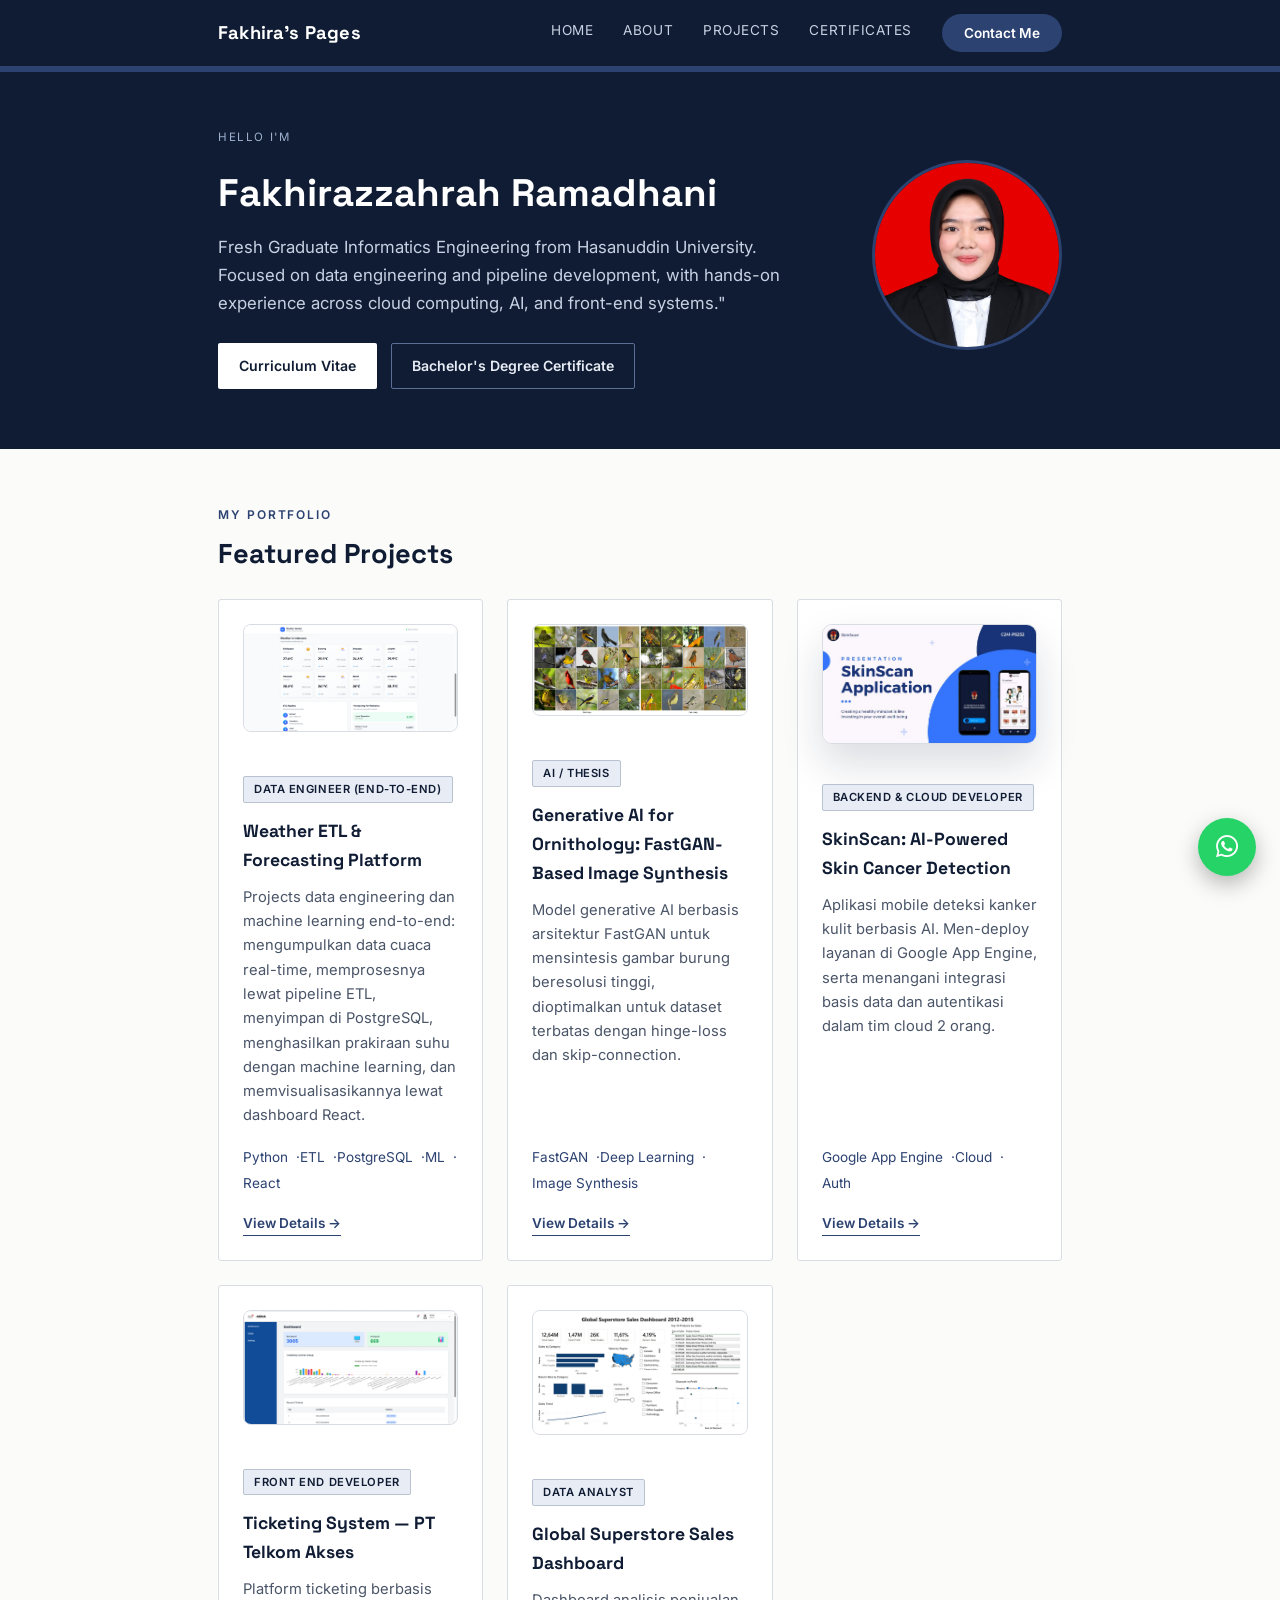
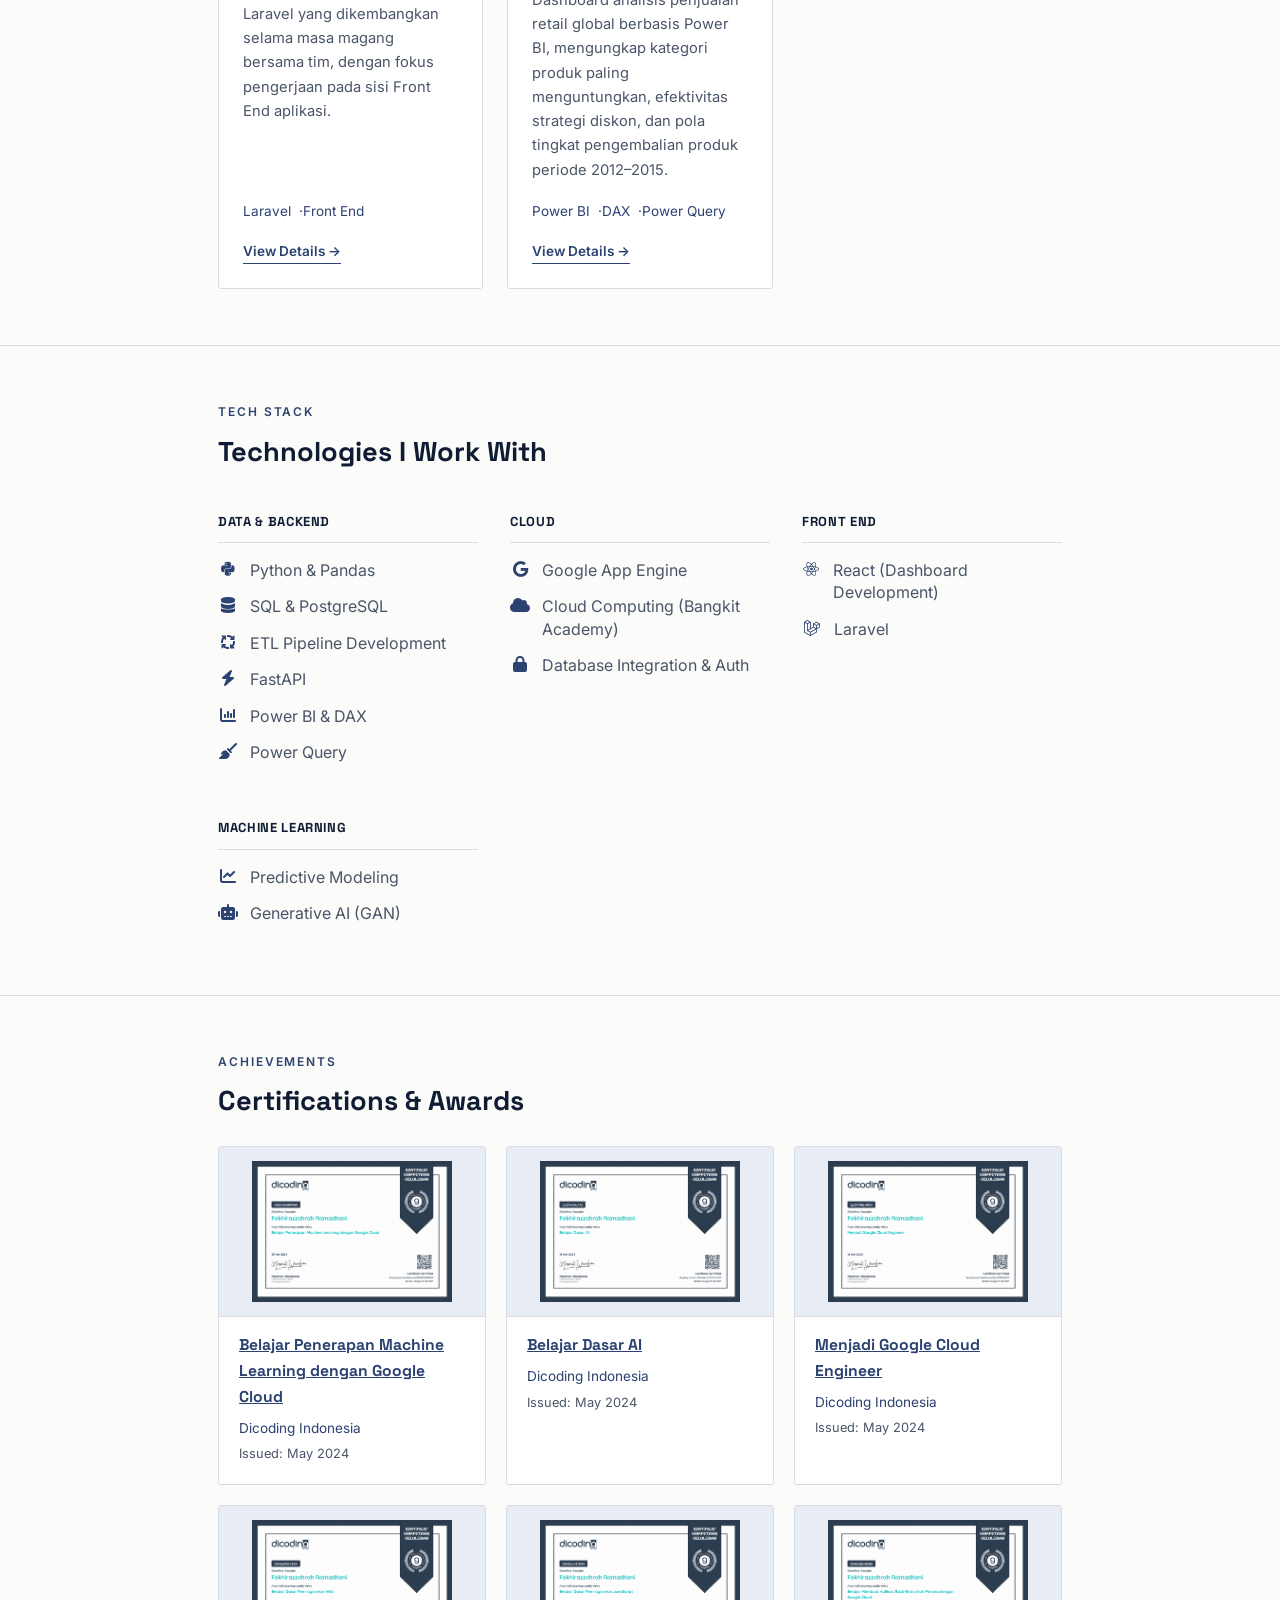
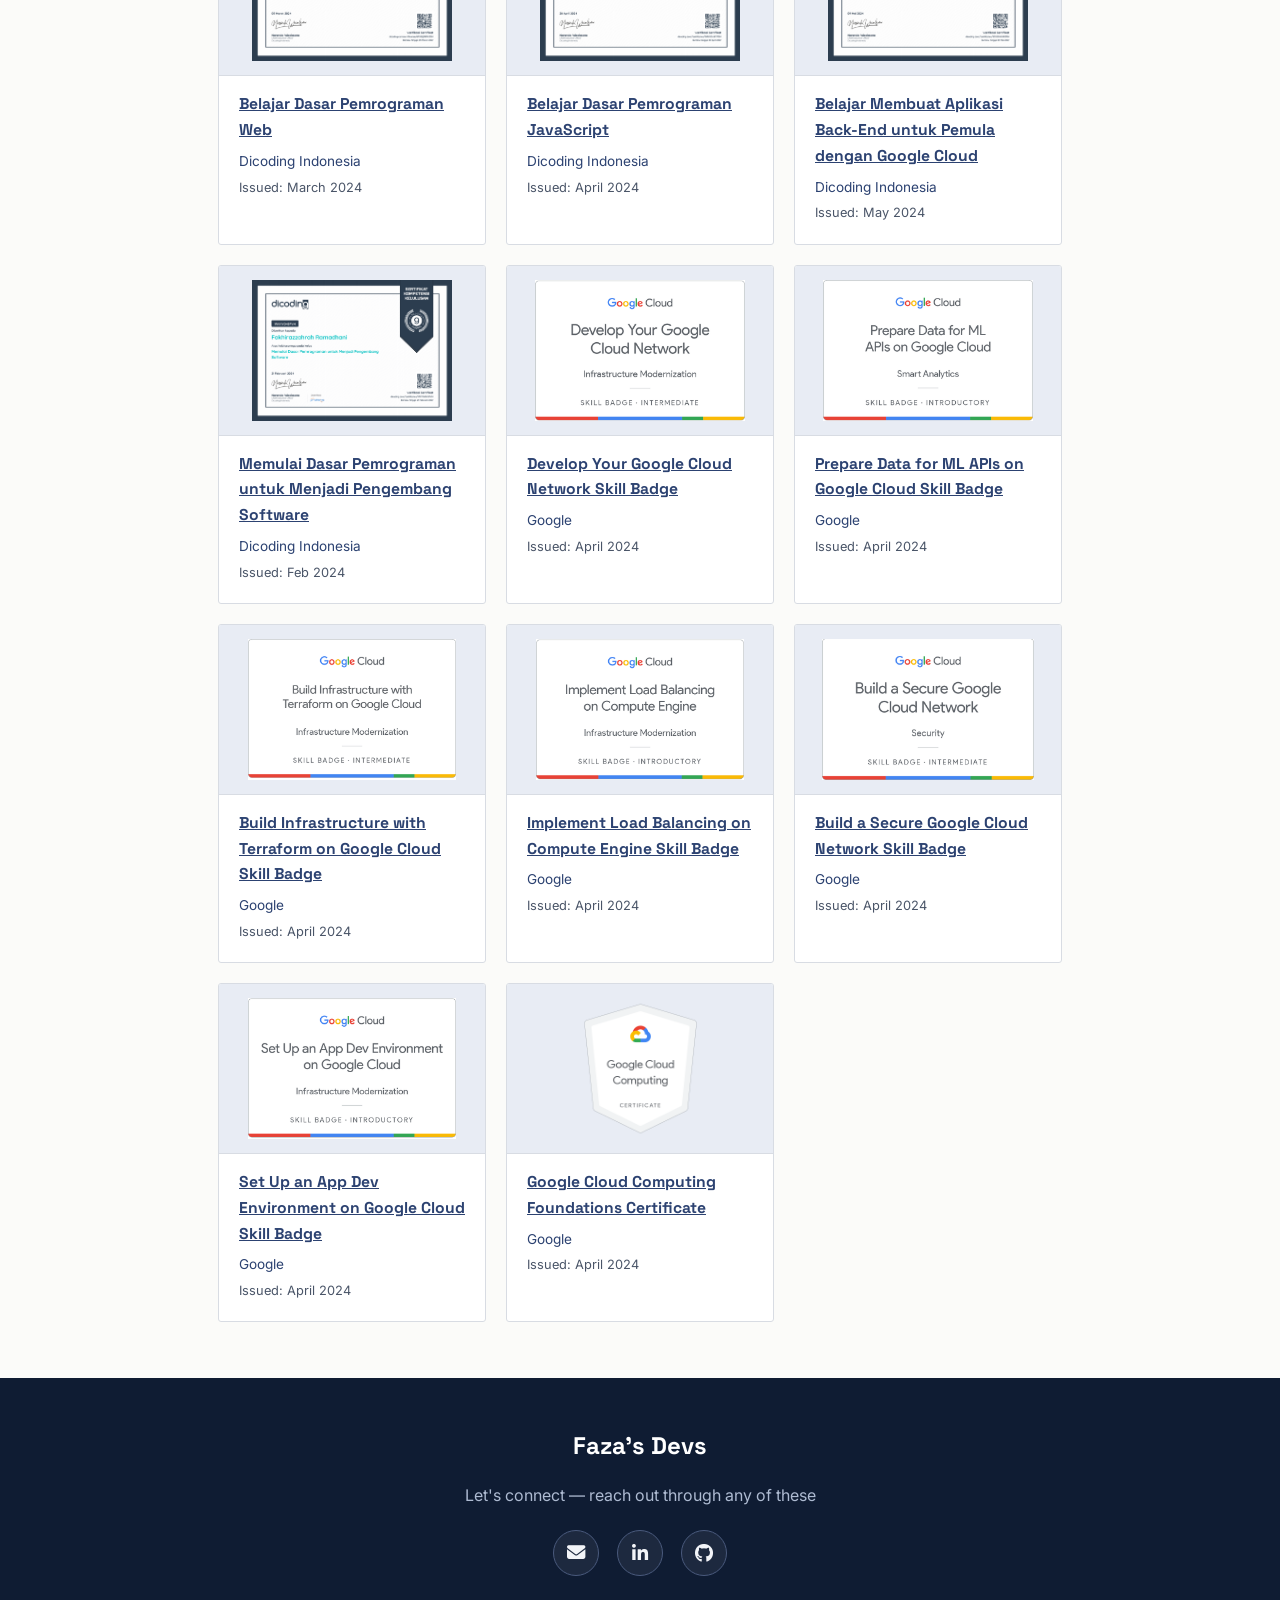
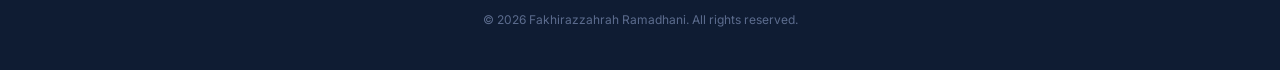
==== index.html @ 699049ac "Add Global Superstore project page, card, and skill update" ====
<!DOCTYPE html>
<html lang="id">
<head>
<meta charset="UTF-8">
<meta name="viewport" content="width=device-width, initial-scale=1.0">
<title>Fakhirazzahrah Ramadhani — Portfolio</title>
<link rel="preconnect" href="https://fonts.googleapis.com">
<link rel="preconnect" href="https://fonts.gstatic.com" crossorigin>
<link href="https://fonts.googleapis.com/css2?family=Space+Grotesk:wght@500;600;700&family=Inter:wght@400;500;600;700&display=swap" rel="stylesheet">
<link rel="stylesheet" href="style.css">
<link rel="stylesheet" href="https://cdnjs.cloudflare.com/ajax/libs/font-awesome/6.5.1/css/all.min.css">
</head>
<body>

<div class="topnav">
  <div class="container">
    <a class="brand" href="#home">Fakhira's Pages</a>
    <nav>
      <a href="#home">Home</a>
      <a href="#about">About</a>
      <a href="#projects">Projects</a>
      <a href="#certificates">Certificates</a>
      <a href="#contact" class="nav-cta">Contact Me</a>
    </nav>
  </div>
</div>

<header class="hero" id="home">
  <div class="container hero-flex">
    <div class="hero-text">
      <div class="eyebrow">HELLO I'M</div>
      <h1>Fakhirazzahrah Ramadhani</h1>
      <p class="role-line">Fresh Graduate Informatics Engineering from Hasanuddin University. Focused on data engineering and pipeline development, with hands-on experience across cloud computing, AI, and front-end systems."</p>
      <div class="hero-links">
        <a class="btn btn-solid" href="documentation/CV.pdf" download>Curriculum Vitae</a>
        <a class="btn btn-outline" href="documentation/ijazah.pdf" download>Bachelor's Degree Certificate</a>
      </div>
    </div>
    <div class="hero-photo">
      <img src="documentation/profile.jpeg" alt="Fakhirazzahrah Ramadhani Profile Photo">
    </div>
  </div>
</header>

<section id="projects">
  <div class="container reveal">
    <div class="section-label">MY Portfolio</div>
    <h2>Featured Projects</h2>

    <div class="project-grid">
      

      <div class="project-card">

      <div class="detail-block">
       <img class="detail-photo" src="documentation/page2Weather.png" alt="Dashboard Weather ETL & Forecasting Platform">
      </div>
        <span class="role-badge">Data Engineer (End-to-End)</span>
        <h3>Weather ETL &amp; Forecasting Platform</h3>
        <p>
          Projects data engineering dan machine learning end-to-end: mengumpulkan data cuaca real-time,
          memprosesnya lewat pipeline ETL, menyimpan di PostgreSQL, menghasilkan prakiraan suhu dengan
          machine learning, dan memvisualisasikannya lewat dashboard React.
        </p>
        <div class="stack">
          <span>Python</span>·<span>ETL</span>·<span>PostgreSQL</span>·<span>ML</span>·<span>React</span>
        </div>
        <a class="card-link" href="project-weather.html">View Details →</a>
      </div>

      <div class="project-card">

        <div class="detail-block">
      <img class="detail-photo" src="documentation/perbandingan terbaik fid.png" alt="Visualisasi hasil sintesis citra burung model FastGAN">
       </div>

        <span class="role-badge">AI / Thesis</span>
        <h3>Generative AI for Ornithology: FastGAN-Based Image Synthesis</h3>
        <p>
          Model generative AI berbasis arsitektur FastGAN untuk mensintesis gambar burung beresolusi
          tinggi, dioptimalkan untuk dataset terbatas dengan hinge-loss dan skip-connection.
        </p>
        <div class="stack">
          <span>FastGAN</span>·<span>Deep Learning</span>·<span>Image Synthesis</span>
        </div>
        <a class="card-link" href="project-fastgan.html">View Details →</a>
      </div>

      <div class="project-card">

        <div class="detail-hero-image">
      <img src="documentation/skinscan-banner.jpeg" alt="SkinScan Project Presentation">
        </div>
        <span class="role-badge">Backend &amp; Cloud Developer</span>
        <h3>SkinScan: AI-Powered Skin Cancer Detection</h3>
        <p>
          Aplikasi mobile deteksi kanker kulit berbasis AI. Men-deploy layanan di Google App Engine, serta
          menangani integrasi basis data dan autentikasi dalam tim cloud 2 orang.
        </p>
        <div class="stack">
          <span>Google App Engine</span>·<span>Cloud</span>·<span>Auth</span>
        </div>
        <a class="card-link" href="project-skinscan.html">View Details →</a>
      </div>

      <div class="project-card">
        <div class="detail-block">
          <img class="detail-photo" src="documentation/Arina_Dash_Admin.png" alt="Dashboard admin Ticketing System PT Telkom Akses">
        </div>
        <span class="role-badge">Front End Developer</span>
        <h3>Ticketing System — PT Telkom Akses</h3>
        <p>
          Platform ticketing berbasis Laravel yang dikembangkan selama masa magang bersama tim, dengan
          fokus pengerjaan pada sisi Front End aplikasi.
        </p>
        <div class="stack">
          <span>Laravel</span>·<span>Front End</span>
        </div>
        <a class="card-link" href="project-ticketing.html">View Details →</a>
      </div>

      <div class="project-card">
      <div class="detail-block">
        <img class="detail-photo" src="documentation\superstore-dashboard-HD.png" alt="Global Superstore Sales Dashboard di Power BI">
      </div>
      <span class="role-badge">Data Analyst</span>
      <h3>Global Superstore Sales Dashboard</h3>
      <p>
        Dashboard analisis penjualan retail global berbasis Power BI, mengungkap kategori produk paling
        menguntungkan, efektivitas strategi diskon, dan pola tingkat pengembalian produk periode 2012–2015.
      </p>
      <div class="stack">
        <span>Power BI</span>·<span>DAX</span>·<span>Power Query</span>
      </div>
      <a class="card-link" href="project-superstore.html">View Details →</a>
    </div>

    </div>
  </div>
</section>

<section id="about">
  <div class="container reveal">
    <div class="section-label">TECH STACK</div>
    <h2>Technologies I Work With</h2>

    <div class="skills-grid" style="margin-top:36px;">
      <div class="skill-category">
        <h3>Data &amp; Backend</h3>
        <ul class="skills-icon-list">
          <li><i class="fa-brands fa-python"></i> Python &amp; Pandas</li>
          <li><i class="fa-solid fa-database"></i> SQL &amp; PostgreSQL</li>
          <li><i class="fa-solid fa-arrows-spin"></i> ETL Pipeline Development</li>
          <li><i class="fa-solid fa-bolt"></i> FastAPI</li>
          <li><i class="fa-solid fa-chart-column"></i> Power BI &amp; DAX</li>
          <li><i class="fa-solid fa-broom"></i> Power Query</li>
        </ul>
      </div>
      <div class="skill-category">
        <h3>Cloud</h3>
        <ul class="skills-icon-list">
          <li><i class="fa-brands fa-google"></i> Google App Engine</li>
          <li><i class="fa-solid fa-cloud"></i> Cloud Computing (Bangkit Academy)</li>
          <li><i class="fa-solid fa-lock"></i> Database Integration &amp; Auth</li>
        </ul>
      </div>
      <div class="skill-category">
        <h3>Front End</h3>
        <ul class="skills-icon-list">
          <li><i class="fa-brands fa-react"></i> React (Dashboard Development)</li>
          <li><i class="fa-brands fa-laravel"></i> Laravel</li>
        </ul>
      </div>
      <div class="skill-category">
        <h3>Machine Learning</h3>
        <ul class="skills-icon-list">
          <li><i class="fa-solid fa-chart-line"></i> Predictive Modeling</li>
          <li><i class="fa-solid fa-robot"></i> Generative AI (GAN)</li>
        </ul>
      </div>
    </div>
  </div>
</section>

<section id="certificates">
  <div class="container reveal">
    <div class="section-label">Achievements</div>
    <h2>Certifications &amp; Awards</h2>

    <div class="cert-grid">

      <div class="cert-card">
        <img src="certificates/dicoding-ml-google-cloud.png" alt="Sertifikat Belajar Penerapan Machine Learning dengan Google Cloud">
        <div class="cert-body">
          <h3><a href="https://www.dicoding.com/certificates/N9ZOMO8RRPG5" target="_blank">Belajar Penerapan Machine Learning dengan Google Cloud</a></h3>
          <div class="cert-org">Dicoding Indonesia</div>
          <div class="cert-date">Issued: May 2024</div>
        </div>
      </div>

      <div class="cert-card">
        <img src="certificates/dicoding-dasar-ai.png" alt="Sertifikat Belajar Dasar AI">
        <div class="cert-body">
          <h3><a href="https://www.dicoding.com/certificates/JLX17WO1JX72" target="_blank">Belajar Dasar AI</a></h3>
          <div class="cert-org">Dicoding Indonesia</div>
          <div class="cert-date">Issued: May 2024</div>
        </div>
      </div>

      <div class="cert-card">
        <img src="certificates/dicoding-google-cloud-engineer.png" alt="Sertifikat Menjadi Google Cloud Engineer">
        <div class="cert-body">
          <h3><a href="https://www.dicoding.com/certificates/QLZ97RRLMP5D" target="_blank">Menjadi Google Cloud Engineer</a></h3>
          <div class="cert-org">Dicoding Indonesia</div>
          <div class="cert-date">Issued: May 2024</div>
        </div>
      </div>

      <div class="cert-card">
        <img src="certificates/dicoding-dasar-pemrograman-web.png" alt="Sertifikat Belajar Dasar Pemrograman Web">
        <div class="cert-body">
          <h3><a href="https://www.dicoding.com/certificates/GRX5QRR7KZ0M" target="_blank">Belajar Dasar Pemrograman Web</a></h3>
          <div class="cert-org">Dicoding Indonesia</div>
          <div class="cert-date">Issued: March 2024</div>
        </div>
      </div>

      <div class="cert-card">
        <img src="certificates/dicoding-dasar-pemrograman-javascript.png" alt="Sertifikat Belajar Dasar Pemrograman JavaScript">
        <div class="cert-body">
          <h3><a href="https://www.dicoding.com/certificates/GRX5OL4EYP0M" target="_blank">Belajar Dasar Pemrograman JavaScript</a></h3>
          <div class="cert-org">Dicoding Indonesia</div>
          <div class="cert-date">Issued: April 2024</div>
        </div>
      </div>

      <div class="cert-card">
        <img src="certificates/dicoding-backend-google-cloud.png" alt="Sertifikat Belajar Membuat Aplikasi Back-End untuk Pemula dengan Google Cloud">
        <div class="cert-body">
          <h3><a href="https://www.dicoding.com/certificates/53XEONE4RZRN" target="_blank">Belajar Membuat Aplikasi Back-End untuk Pemula dengan Google Cloud</a></h3>
          <div class="cert-org">Dicoding Indonesia</div>
          <div class="cert-date">Issued: May 2024</div>
        </div>
      </div>

      <div class="cert-card">
        <img src="certificates/dicoding-dasar-pemrograman-software.png" alt="Sertifikat Memulai Dasar Pemrograman untuk Menjadi Pengembang Software">
        <div class="cert-body">
          <h3><a href="https://www.dicoding.com/certificates/1RXY1VO43PVM" target="_blank">Memulai Dasar Pemrograman untuk Menjadi Pengembang Software</a></h3>
          <div class="cert-org">Dicoding Indonesia</div>
          <div class="cert-date">Issued: Feb 2024</div>
        </div>
      </div>

      <div class="cert-card">
        <img src="certificates/google-network-skill-badge.png" alt="Sertifikat Develop Your Google Cloud Network Skill Badge">
        <div class="cert-body">
          <h3><a href="https://www.credly.com/badges/4d8023ac-948b-4baf-9a79-beb0cff07dbd" target="_blank">Develop Your Google Cloud Network Skill Badge</a></h3>
          <div class="cert-org">Google</div>
          <div class="cert-date">Issued: April 2024</div>
        </div>
      </div>

      <div class="cert-card">
        <img src="certificates/google-prepare-data-ml-apis.png" alt="Sertifikat Prepare Data for ML APIs on Google Cloud Skill Badge">
        <div class="cert-body">
          <h3><a href="https://www.credly.com/badges/9755dcd1-adce-4348-beda-0f2ae89e83ae" target="_blank">Prepare Data for ML APIs on Google Cloud Skill Badge</a></h3>
          <div class="cert-org">Google</div>
          <div class="cert-date">Issued: April 2024</div>
        </div>
      </div>

      <div class="cert-card">
        <img src="certificates/google-terraform-skill-badge.png" alt="Sertifikat Build Infrastructure with Terraform on Google Cloud Skill Badge">
        <div class="cert-body">
          <h3><a href="https://www.credly.com/badges/707f5e62-0288-40de-a230-e58309cce42d" target="_blank">Build Infrastructure with Terraform on Google Cloud Skill Badge</a></h3>
          <div class="cert-org">Google</div>
          <div class="cert-date">Issued: April 2024</div>
        </div>
      </div>

      <div class="cert-card">
        <img src="certificates/google-load-balancing-skill-badge.png" alt="Sertifikat Implement Load Balancing on Compute Engine Skill Badge">
        <div class="cert-body">
          <h3><a href="https://www.credly.com/badges/8b32d4ef-40f2-4870-b6e3-5fbc802cc076" target="_blank">Implement Load Balancing on Compute Engine Skill Badge</a></h3>
          <div class="cert-org">Google</div>
          <div class="cert-date">Issued: April 2024</div>
        </div>
      </div>

      <div class="cert-card">
        <img src="certificates/google-secure-network-skill-badge.png" alt="Sertifikat Build a Secure Google Cloud Network Skill Badge">
        <div class="cert-body">
          <h3><a href="https://www.credly.com/badges/c6ae6c3e-9591-46be-86c6-b30e14b7d0eb" target="_blank">Build a Secure Google Cloud Network Skill Badge</a></h3>
          <div class="cert-org">Google</div>
          <div class="cert-date">Issued: April 2024</div>
        </div>
      </div>

      <div class="cert-card">
        <img src="certificates/google-appdev-environment-skill-badge.png" alt="Sertifikat Set up an App Dev Environment on Google Cloud Skill Badge">
        <div class="cert-body">
          <h3><a href="https://www.credly.com/badges/12dd2eb9-6d5b-4c8c-9635-d1cff499ed4c/linked_in_profile" target="_blank">Set Up an App Dev Environment on Google Cloud Skill Badge</a></h3>
          <div class="cert-org">Google</div>
          <div class="cert-date">Issued: April 2024</div>
        </div>
      </div>

      <div class="cert-card">
        <img src="certificates/google-cloud-foundations-certificate.png" alt="Sertifikat Google Cloud Computing Foundations Certificate">
        <div class="cert-body">
          <h3><a href="https://www.credly.com/badges/dadd257e-5b6f-445a-8b5c-8f8a26253f33/linked_in_profile" target="_blank">Google Cloud Computing Foundations Certificate</a></h3>
          <div class="cert-org">Google</div>
          <div class="cert-date">Issued: April 2024</div>
        </div>
      </div>

    </div>
  </div>
</section>

<footer id="contact">
  <div class="container">
    <h2>Faza's Devs</h2>
    <p>Let's connect — reach out through any of these</p>
    <div class="contact-links">
      <a href="mailto:fzzahrahh@gmail.com" title="Email" aria-label="Email"><i class="fa-solid fa-envelope"></i></a>
      <a href="https://www.linkedin.com/in/fakhirazzahrahramadhani" target="_blank" title="LinkedIn" aria-label="LinkedIn"><i class="fa-brands fa-linkedin-in"></i></a>
      <a href="https://github.com/Fakhirazzahrah-ramadhani" target="_blank" title="GitHub" aria-label="GitHub"><i class="fa-brands fa-github"></i></a>
    </div>
    <div class="fine">© 2026 Fakhirazzahrah Ramadhani. All rights reserved.</div>
  </div>
</footer>

<!-- Floating WhatsApp button -->
<a class="wa-float" href="https://wa.me/6282114922953" target="_blank" title="Chat via WhatsApp" aria-label="Chat via WhatsApp">
  <i class="fa-brands fa-whatsapp"></i>
</a>

<script>
  // Scroll-reveal: fade + slide up when section enters viewport
  const revealEls = document.querySelectorAll('.reveal');
  const observer = new IntersectionObserver((entries) => {
    entries.forEach(entry => {
      if (entry.isIntersecting) {
        entry.target.classList.add('is-visible');
        observer.unobserve(entry.target);
      }
    });
  }, { threshold: 0.15 });
  revealEls.forEach(el => observer.observe(el));
</script>

</body>
</html>
---- style.css ----
:root{
  --navy-deep:  #0f1c33;
  --navy:       #1b2d52;
  --navy-mid:   #2c4271;
  --navy-soft:  #e8ecf4;
  --paper:      #fbfbf9;
  --card:       #ffffff;
  --ink:        #1b2230;
  --ink-soft:   #4a5568;
  --line:       #d8dce3;
  --rule:       #b9c2d0;
  --wa-green:   #25D366;
}

*{ box-sizing:border-box; }
html{ scroll-behavior:smooth; }

body{
  margin:0;
  background:var(--paper);
  color:var(--ink);
  font-family:'Inter', sans-serif;
  font-size:16px;
  line-height:1.65;
  -webkit-font-smoothing:antialiased;
  -moz-osx-font-smoothing:grayscale;
  font-synthesis:none;
}

h1,h2,h3{
  font-family:'Space Grotesk', sans-serif;
  color:var(--navy-deep);
  margin:0;
  font-weight:700;
  text-rendering:optimizeLegibility;
}

a{ color:var(--navy-mid); }

.container{
  max-width:900px;
  margin:0 auto;
  padding:0 28px;
}

/* ---------- TOP NAV ---------- */
.topnav{
  background:var(--navy-deep);
  border-bottom:6px solid var(--navy-mid);
  position:sticky;
  top:0;
  z-index:50;
}
.topnav .container{
  display:flex;
  align-items:center;
  justify-content:space-between;
  padding-top:14px;
  padding-bottom:14px;
}
.brand{
  font-family:'Space Grotesk', sans-serif;
  color:#fff;
  font-size:1.15rem;
  font-weight:700;
  text-decoration:none;
  letter-spacing:.01em;
  line-height:1;
}
.topnav nav{
  display:flex;
  align-items:center;
  gap:30px;
  flex-wrap:wrap;
}
.topnav nav a{
  position:relative;
  display:inline-block;
  color:#c7d1e3;
  text-decoration:none;
  font-size:.85rem;
  letter-spacing:.04em;
  text-transform:uppercase;
  line-height:1;
  padding-bottom:5px;
  transition:color .2s ease;
}
.topnav nav a::after{
  content:"";
  position:absolute;
  left:0;
  bottom:0;
  width:0;
  height:2px;
  background:#fff;
  transition:width .25s ease;
}
.topnav nav a.nav-cta{
  display:inline-flex;
  align-items:center;
  justify-content:center;
  background:var(--navy-mid);
  color:#fff !important;
  padding:0 22px;
  height:38px;
  border-radius:999px;
  font-weight:600;
  font-size:.85rem;
  text-transform:none !important;
  letter-spacing:normal !important;
  line-height:normal;
  transition:background .2s ease, transform .2s ease;
}
.topnav nav a.nav-cta::after{
  display:none;
}
.topnav nav a.nav-cta:hover{
  background:#3a5590;
  transform:translateY(-2px);
}
.topnav nav a:hover{ color:#fff; }
.topnav nav a:hover::after{ width:100%; }

/* ---------- HERO ---------- */
.hero-flex{
  display:flex;
  align-items:center;
  justify-content:space-between;
  gap:48px;
}
.hero-text{
  flex:1;
  min-width:280px;
}
.hero-photo{
  flex-shrink:0;
}
.hero-photo img{
  width:190px;
  height:190px;
  object-fit:cover;
  border-radius:50%;
  border:3px solid var(--navy-mid);
  transition:transform .3s ease;
}
.hero-photo img:hover{
  transform:scale(2.04);
}

@media (max-width:700px){
  .hero-flex{
    flex-direction:column-reverse;
    text-align:center;
    gap:28px;
  }
  .hero-links{
    justify-content:center;
  }
  .hero-photo img{
    width:150px;
    height:150px;
  }
}
header.hero{
  background:var(--navy-deep);
  color:#f2f4f8;
  padding:56px 0 60px;
}
header.hero .eyebrow{
  letter-spacing:.14em;
  text-transform:uppercase;
  font-size:.72rem;
  color:#9fb0cf;
  margin-bottom:14px;
}
header.hero h1{
  color:#fff;
  font-size:2.4rem;
  font-weight:700;
}
header.hero .role-line{
  margin-top:10px;
  font-size:1.05rem;
  color:#c7d1e3;
  max-width:640px;
}
.hero-links{
  margin-top:26px;
  display:flex;
  gap:14px;
  flex-wrap:wrap;
}
.btn{
  display:inline-block;
  padding:10px 20px;
  font-size:.88rem;
  font-weight:600;
  text-decoration:none;
  border-radius:2px;
  border:1px solid transparent;
  transition:transform .2s ease, box-shadow .2s ease, background .2s ease;
}
.btn-solid{
  background:#fff;
  color:var(--navy-deep);
}
.btn-solid:hover{
  transform:translateY(-2px);
  box-shadow:0 8px 20px rgba(0,0,0,.25);
}
.btn-outline{
  border-color:#5b6f96;
  color:#e7ecf5;
}
.btn-outline:hover{
  background:rgba(255,255,255,.08);
  transform:translateY(-2px);
}

/* ---------- SCROLL REVEAL ---------- */
.reveal{
  opacity:0;
  transform:translateY(24px);
  transition:opacity .7s ease, transform .7s ease;
}
.reveal.is-visible{
  opacity:1;
  transform:translateY(0);
}

/* ---------- SECTIONS ---------- */
section{
  padding:56px 0;
  border-bottom:1px solid var(--line);
}
section:last-of-type{ border-bottom:none; }

.section-label{
  font-size:.75rem;
  letter-spacing:.16em;
  text-transform:uppercase;
  color:var(--navy-mid);
  font-weight:600;
  margin-bottom:8px;
}
section h2{
  font-size:1.7rem;
  margin-bottom:22px;
}

.about-text{
  max-width:700px;
  color:var(--ink-soft);
  font-size:1.02rem;
}

/* ---------- SKILLS ---------- */
.skills-grid {
  display: grid;
  grid-template-columns: repeat(3, 1fr);
  gap: 40px 32px;
  max-width: 1000px;
  margin: 0 auto;
}

.skill-category h3 {
  font-size: 13px;
  font-weight: 700;
  letter-spacing: 0.05em;
  text-transform: uppercase;
  padding-bottom: 10px;
  border-bottom: 1px solid var(--line);
  margin-bottom: 16px;
}

.skills-icon-list {
  list-style: none;
  padding: 0;
  margin: 0;
}
.skills-icon-list li {
  display: flex;
  align-items: flex-start;
  gap: 12px;
  margin-bottom: 14px;
  line-height: 1.4;
  color: var(--ink-soft);
  transition: color .2s ease, transform .2s ease;
}
.skills-icon-list li:hover{
  color: var(--navy-deep);
  transform: translateX(4px);
}
.skills-icon-list i {
  width: 20px;
  text-align: center;
  margin-top: 2px;
  color: var(--navy-mid);
  transition: transform .2s ease;
}
.skills-icon-list li:hover i{
  transform: scale(1.2);
}

@media (max-width: 900px) {
  .skills-grid { grid-template-columns: repeat(2, 1fr); }
}
@media (max-width: 560px) {
  .skills-grid { grid-template-columns: 1fr; }
}

/* ---------- PROJECT CARDS (preview grid) ---------- */
.project-grid{
  display:grid;
  grid-template-columns:repeat(auto-fit, minmax(260px,1fr));
  gap:24px;
}
.project-card{
  background:var(--card);
  border:1px solid var(--line);
  border-radius:3px;
  padding:24px;
  display:flex;
  flex-direction:column;
  transition:border-color .2s ease, transform .25s ease, box-shadow .25s ease;
}
.project-card:hover{
  border-color:var(--navy-mid);
  transform:translateY(-5px);
  box-shadow:0 14px 28px rgba(15,28,51,.1);
}
.project-card .role-badge{ margin-bottom:14px; align-self:flex-start; }
.project-card h3{
  font-size:1.1rem;
  margin-bottom:10px;
}
.project-card p{
  color:var(--ink-soft);
  font-size:.92rem;
  flex-grow:1;
  margin:0 0 16px;
}
.project-card .stack{ margin-bottom:16px; }
.card-link{
  font-size:.85rem;
  font-weight:600;
  text-decoration:none;
  border-bottom:1px solid var(--navy-mid);
  align-self:flex-start;
  transition:letter-spacing .2s ease;
}
.card-link:hover{
  letter-spacing:.02em;
}

.role-badge{
  display:inline-block;
  font-size:.7rem;
  letter-spacing:.05em;
  text-transform:uppercase;
  font-weight:600;
  color:var(--navy-deep);
  background:var(--navy-soft);
  border:1px solid var(--rule);
  padding:3px 10px;
  border-radius:2px;
  white-space:nowrap;
}

.stack{
  font-size:.85rem;
  color:var(--navy-mid);
}
.stack span{
  display:inline-block;
  margin:2px 8px 2px 0;
}

/* ---------- CERTIFICATES ---------- */
.cert-grid{
  display:grid;
  grid-template-columns:repeat(auto-fit, minmax(220px,1fr));
  gap:20px;
}
.cert-card{
  background:var(--card);
  border:1px solid var(--line);
  border-radius:3px;
  overflow:hidden;
  transition:transform .25s ease, box-shadow .25s ease;
}
.cert-card:hover{
  transform:translateY(-4px);
  box-shadow:0 14px 28px rgba(15,28,51,.1);
}
.cert-card img{
  display:block;
  width:100%;
  height:170px;
  object-fit:contain;
  padding:14px;
  border-bottom:1px solid var(--line);
  background:var(--navy-soft);
  transition:transform .3s ease;
}
.cert-card:hover img{
  transform:scale(1.05);
}
.cert-card .cert-body{
  padding:16px 20px 20px;
}
.cert-card h3{
  font-size:.98rem;
  margin-bottom:6px;
}
.cert-card .cert-org{
  font-size:.85rem;
  color:var(--navy-mid);
  margin-bottom:4px;
}
.cert-card .cert-date{
  font-size:.8rem;
  color:var(--ink-soft);
}
.cert-placeholder{
  border:1px dashed var(--rule);
  border-radius:3px;
  padding:28px;
  text-align:center;
  color:var(--ink-soft);
  font-size:.92rem;
}

/* ---------- EXPERIENCE ---------- */
.exp-item{ display:flex; gap:22px; }
.exp-date{
  min-width:130px;
  color:var(--ink-soft);
  font-size:.88rem;
  padding-top:2px;
}
.exp-body h3{
  font-size:1.1rem;
  margin-bottom:4px;
}
.exp-org{
  font-size:.9rem;
  color:var(--navy-mid);
  margin-bottom:8px;
}
.exp-body p{ color:var(--ink-soft); font-size:.95rem; }

/* ---------- CONTACT / FOOTER ---------- */
footer{
  background:var(--navy-deep);
  color:#dbe2ee;
  padding:48px 0 40px;
  text-align:center;
}
footer h2{ color:#fff; font-size:1.5rem; margin-bottom:14px; }
footer p{ color:#aebbd2; margin-bottom:22px; }

.contact-links{
  display:flex;
  justify-content:center;
  gap:18px;
  flex-wrap:wrap;
}
.contact-links a{
  display:flex;
  align-items:center;
  justify-content:center;
  width:46px;
  height:46px;
  border-radius:50%;
  background:rgba(255,255,255,.06);
  border:1px solid #4a5a7d;
  color:#f2f4f8;
  font-size:1.15rem;
  text-decoration:none;
  transition:background .2s ease, transform .2s ease, border-color .2s ease;
}
.contact-links a:hover{
  background:var(--navy-mid);
  border-color:var(--navy-mid);
  transform:translateY(-4px);
}

footer .fine{
  margin-top:34px;
  font-size:.75rem;
  color:#5c6c8e;
}

/* ---------- FLOATING WHATSAPP BUTTON ---------- */
.wa-float{
  position:fixed;
  right:24px;
  bottom:24px;
  width:58px;
  height:58px;
  border-radius:50%;
  background:var(--wa-green);
  color:#fff;
  display:flex;
  align-items:center;
  justify-content:center;
  font-size:1.6rem;
  text-decoration:none;
  box-shadow:0 8px 22px rgba(0,0,0,.28);
  z-index:100;
  animation:wa-pulse 2.4s infinite;
  transition:transform .2s ease;
}
.wa-float:hover{
  transform:scale(1.08);
}
@keyframes wa-pulse{
  0%   { box-shadow:0 8px 22px rgba(0,0,0,.28), 0 0 0 0 rgba(37,211,102,.55); }
  70%  { box-shadow:0 8px 22px rgba(0,0,0,.28), 0 0 0 14px rgba(37,211,102,0); }
  100% { box-shadow:0 8px 22px rgba(0,0,0,.28), 0 0 0 0 rgba(37,211,102,0); }
}

@media (max-width:600px){
  .wa-float{
    right:16px;
    bottom:16px;
    width:52px;
    height:52px;
    font-size:1.4rem;
  }
}

/* ---------- PROJECT DETAIL PAGE ---------- */
.detail-photo{
  width:100%;
  height:auto;
  max-height:none;
  object-fit:contain;
  object-position:center;
  border-radius:8px;
  border:1px solid var(--line);
  margin-bottom:8px;
  display:block;
}

/* ---------- DETAIL HERO: TAG BADGES ---------- */
.detail-tags{
  display:flex;
  flex-wrap:wrap;
  gap:10px;
  margin-top:18px;
}
.tag-badge{
  display:inline-block;
  padding:6px 14px;
  border-radius:999px;
  font-size:.78rem;
  font-weight:600;
  background:rgba(255,255,255,.08);
  border:1px solid #4a5a7d;
  color:#dbe2ee;
}
.tag-badge.tag-primary{
  background:var(--navy-mid);
  border-color:var(--navy-mid);
  color:#fff;
}

/* Varian tag badge untuk dipakai di atas latar putih (di luar header biru) */
.detail-tags.tags-on-light{
  margin-top:0;
  margin-bottom:28px;
}
.detail-tags.tags-on-light .tag-badge{
  background:var(--navy-soft);
  border:1px solid var(--rule);
  color:var(--navy-deep);
}
.detail-tags.tags-on-light .tag-badge.tag-primary{
  background:var(--navy-mid);
  border-color:var(--navy-mid);
  color:#fff;
}

/* ---------- BIG HERO IMAGE BELOW HEADER ---------- */
.detail-hero-image{
  margin-top:0;
  margin-bottom:40px;
}
.detail-hero-image img{
  width:100%;
  height:auto;
  max-height:none;
  object-fit:contain;
  border-radius:10px;
  border:1px solid var(--line);
  box-shadow:0 20px 40px rgba(15,28,51,.15);
  display:block;
}

/* ---------- SIDE-BY-SIDE DETAIL LAYOUT ---------- */
.detail-grid{
  display:grid;
  grid-template-columns:2fr 1fr;
  gap:40px;
  align-items:start;
}
.detail-sidebar{
  position:sticky;
  top:80px;
  display:flex;
  flex-direction:column;
  gap:24px;
}
.sidebar-box{
  background:var(--card);
  border:1px solid var(--line);
  border-radius:8px;
  padding:22px;
}
.sidebar-box h3{
  font-family:'Space Grotesk', sans-serif;
  font-size:1rem;
  margin-bottom:16px;
  display:flex;
  align-items:center;
  gap:8px;
  color:var(--navy-deep);
}
.sidebar-feature-list{
  list-style:none;
  margin:0;
  padding:0;
}
.sidebar-feature-list li{
  display:flex;
  align-items:flex-start;
  gap:10px;
  font-size:.87rem;
  color:var(--ink-soft);
  margin-bottom:13px;
  line-height:1.5;
}
.sidebar-feature-list li:last-child{ margin-bottom:0; }
.sidebar-feature-list i{
  color:var(--navy-mid);
  margin-top:3px;
  flex-shrink:0;
}
.sidebar-impact-list{
  display:flex;
  flex-direction:column;
  gap:12px;
}
.sidebar-impact-item{
  background:var(--navy-soft);
  border-radius:6px;
  padding:12px 14px;
}
.sidebar-impact-item .impact-number{
  font-size:1.25rem;
}
.sidebar-impact-item .impact-label{
  font-size:.78rem;
  margin-top:2px;
}

/* Problem/Solution dipaksa 1 kolom kalau dalam layout sempit (sidebar) */
.problem-solution.stacked{
  grid-template-columns:1fr;
}

@media (max-width:860px){
  .detail-grid{ grid-template-columns:1fr; }
  .detail-sidebar{ position:static; }
}

.tools-grid{
  display:grid;
  grid-template-columns:repeat(auto-fit, minmax(180px,1fr));
  gap:14px;
}
.tool-chip{
  display:flex;
  align-items:center;
  gap:10px;
  padding:10px 16px;
  background:var(--card);
  border:1px solid var(--line);
  border-radius:6px;
  font-size:.9rem;
  color:var(--ink-soft);
  transition:border-color .2s ease, transform .2s ease;
}
.tool-chip:hover{
  border-color:var(--navy-mid);
  transform:translateY(-2px);
}
.tool-chip i{
  color:var(--navy-mid);
  font-size:1.1rem;
  width:20px;
  text-align:center;
}

/* Problem / Solution cards */
.problem-solution{
  display:grid;
  grid-template-columns:1fr 1fr;
  gap:24px;
}
.ps-card{
  padding:28px;
  border-radius:8px;
}
.ps-card.problem{
  background:#fdeceb;
  border-left:4px solid #c0392b;
}
.ps-card.solution{
  background:#eafaf1;
  border-left:4px solid #1e8449;
}
.ps-icon{
  width:44px;
  height:44px;
  border-radius:8px;
  display:flex;
  align-items:center;
  justify-content:center;
  font-size:1.2rem;
  margin-bottom:16px;
}
.ps-card.problem .ps-icon{ background:#f8d7d5; color:#c0392b; }
.ps-card.solution .ps-icon{ background:#d5f5e3; color:#1e8449; }
.ps-card h3{
  font-size:1.15rem;
  margin-bottom:14px;
}
.ps-card.problem h3{ color:#c0392b; }
.ps-card.solution h3{ color:#1e8449; }
.ps-card p{
  color:var(--ink-soft);
  font-size:.95rem;
  line-height:1.75;
}
@media (max-width:700px){
  .problem-solution{ grid-template-columns:1fr; }
}

/* Challenges & Learnings */
.challenge-list{
  display:flex;
  flex-direction:column;
  gap:16px;
}
.challenge-item{
  display:flex;
  gap:16px;
  padding:18px 20px;
  background:var(--card);
  border:1px solid var(--line);
  border-radius:6px;
}
.challenge-item i{
  color:var(--navy-mid);
  font-size:1.1rem;
  margin-top:2px;
  flex-shrink:0;
}
.challenge-item h4{
  font-size:.98rem;
  margin-bottom:4px;
  color:var(--navy-deep);
}
.challenge-item p{
  font-size:.9rem;
  color:var(--ink-soft);
  margin:0;
}

/* ---------- Project Gallery (masonry, tanpa crop) ---------- */
.gallery-grid{
  column-count:3;
  column-gap:20px;
}
.gallery-grid img{
  width:100%;
  height:auto;
  display:block;
  margin-bottom:20px;
  border-radius:8px;
  border:1px solid var(--line);
  break-inside:avoid;
  -webkit-column-break-inside:avoid;
  transition:transform .3s ease, box-shadow .3s ease;
}
.gallery-grid img:hover{
  transform:scale(1.02);
  box-shadow:0 10px 24px rgba(15,28,51,.12);
}
@media (max-width:760px){
  .gallery-grid{ column-count:2; }
}
@media (max-width:460px){
  .gallery-grid{ column-count:1; }
}
.gallery-caption{
  font-size:.8rem;
  color:var(--ink-soft);
  margin-top:6px;
  text-align:center;
}

/* Key Features (grid version, dipakai di halaman lain jika perlu) */
.features-grid{
  display:grid;
  grid-template-columns:repeat(auto-fit, minmax(220px,1fr));
  gap:18px;
}
.feature-card{
  padding:20px;
  border:1px solid var(--line);
  border-radius:6px;
  background:var(--card);
  transition:transform .2s ease, box-shadow .2s ease;
}
.feature-card:hover{
  transform:translateY(-3px);
  box-shadow:0 10px 22px rgba(15,28,51,.08);
}
.feature-card i{
  color:var(--navy-mid);
  font-size:1.3rem;
  margin-bottom:10px;
  display:block;
}
.feature-card h4{
  font-size:1rem;
  margin-bottom:6px;
  color:var(--navy-deep);
}
.feature-card p{
  font-size:.88rem;
  color:var(--ink-soft);
  margin:0;
}

/* Key Impact (grid version, dipakai di halaman lain jika perlu) */
.impact-grid{
  display:grid;
  grid-template-columns:repeat(auto-fit, minmax(180px,1fr));
  gap:18px;
}
.impact-card{
  text-align:center;
  padding:26px 16px;
  background:var(--navy-soft);
  border-radius:8px;
}
.impact-number{
  font-family:'Space Grotesk', sans-serif;
  font-size:1.7rem;
  font-weight:700;
  color:var(--navy-deep);
  display:block;
}
.impact-label{
  font-size:.82rem;
  color:var(--ink-soft);
  margin-top:6px;
}

.detail-hero{
  background:var(--navy-deep);
  color:#f2f4f8;
  padding:44px 0 40px;
}
.detail-hero .back-link{
  display:inline-block;
  color:#9fb0cf;
  font-size:.82rem;
  text-decoration:none;
  margin-bottom:18px;
}
.detail-hero .back-link:hover{ color:#fff; }
.detail-hero h1{
  color:#ffffff;
  font-size:2rem;
  -webkit-text-fill-color:#ffffff;
}
.detail-hero .role-badge{
  margin-top:14px;
  background:transparent;
  border-color:#4a5a7d;
  color:#dbe2ee;
}
.detail-body{
  padding:48px 0 64px;
}
.detail-block{ margin-bottom:36px; }
.detail-block h2{
  font-size:1.3rem;
  margin-bottom:14px;
  padding-bottom:10px;
  border-bottom:1px solid var(--line);
}
.detail-block p{
  color:var(--ink-soft);
  font-size:.98rem;
  max-width:700px;
}
.detail-block ul{
  color:var(--ink-soft);
  font-size:.96rem;
  padding-left:20px;
}
.detail-block li{ margin-bottom:8px; }
.stack-box{
  margin-top:8px;
}

/* Layar medium/tablet: brand disembunyikan, nav + tombol tetap satu baris */
@media (max-width:860px){
  .brand{
    display:none;
  }
  .topnav .container{
    justify-content:center;
  }
}

/* Layar kecil/mobile: nav + tombol stack ke bawah, rata tengah */
@media (max-width:600px){
  header.hero h1, .detail-hero h1{ font-size:1.8rem; }

  .topnav .container{
    flex-direction:column;
    gap:14px;
    padding-top:18px;
    padding-bottom:18px;
  }
  .topnav nav{
    justify-content:center;
    gap:16px;
    row-gap:10px;
  }
  .topnav nav a{
    font-size:.8rem;
  }
  .nav-cta{
    margin-top:2px;
  }

  .exp-item{ flex-direction:column; gap:4px; }
}
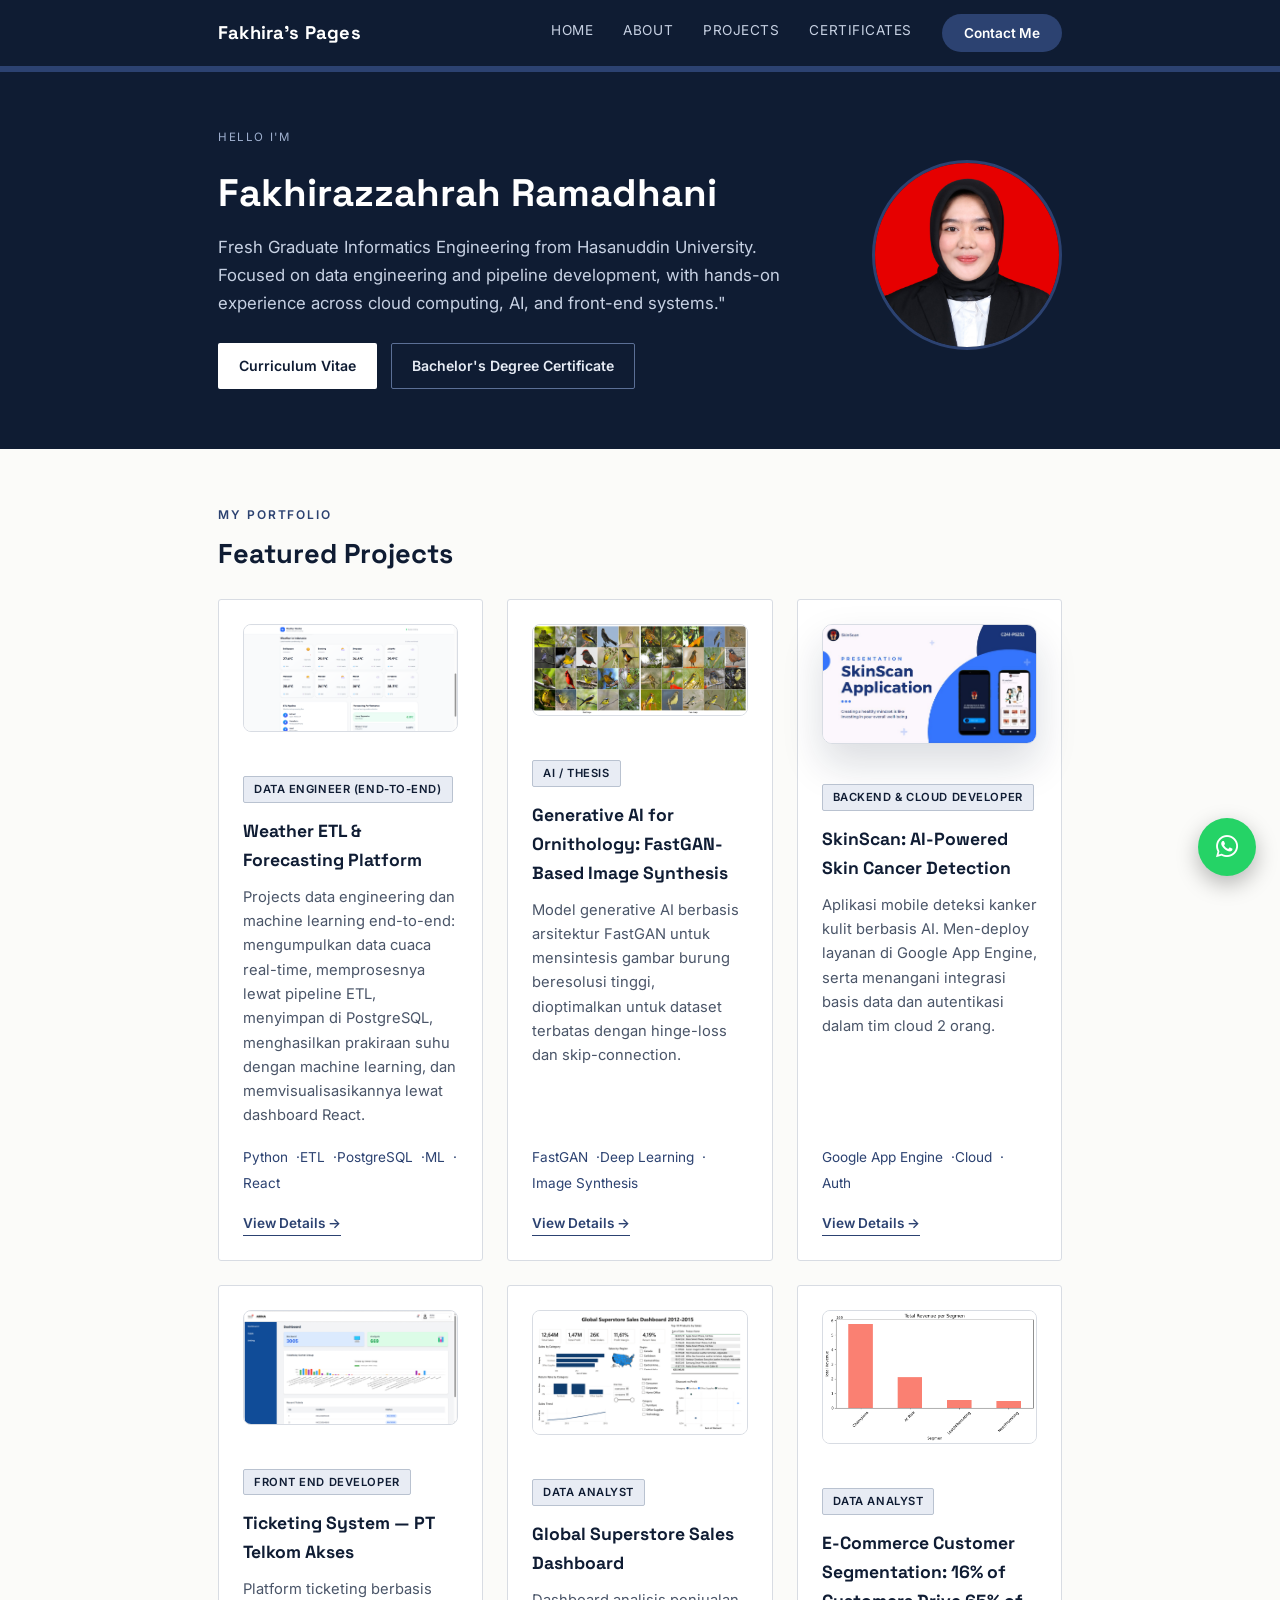
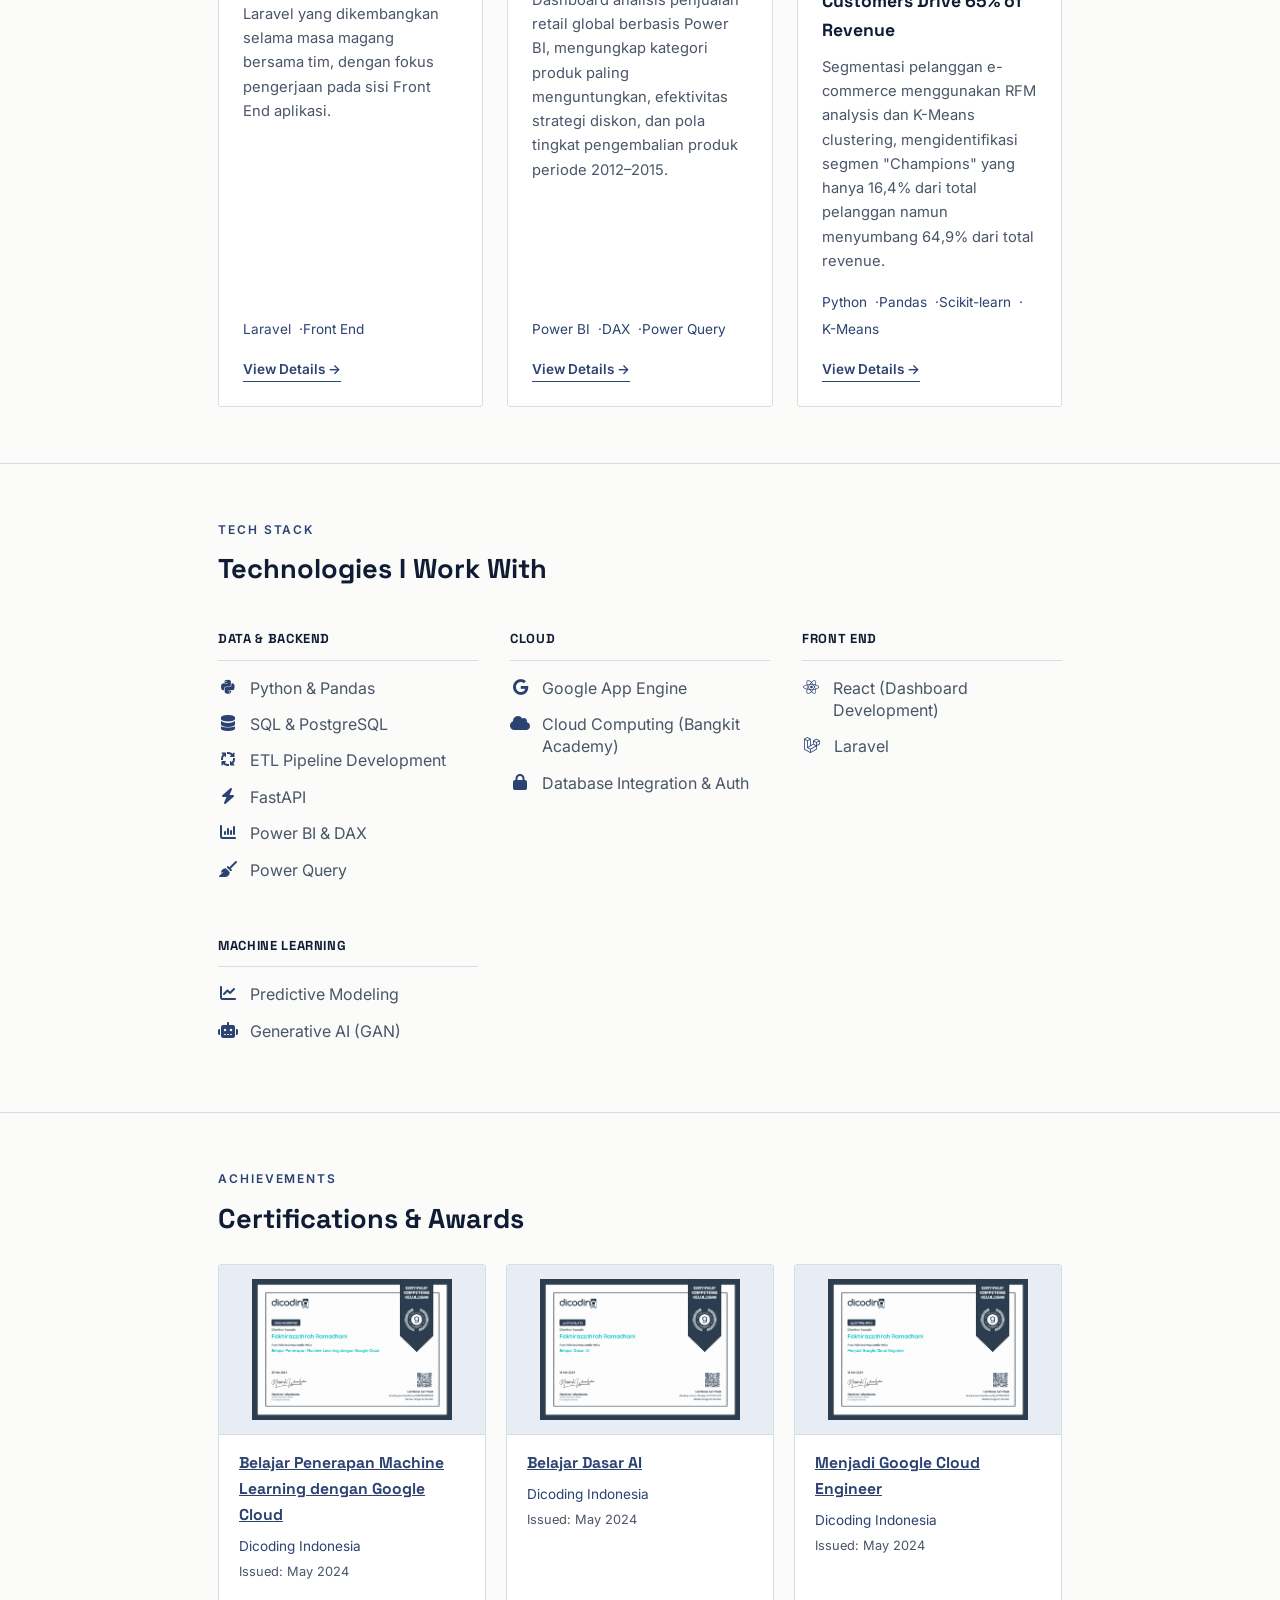
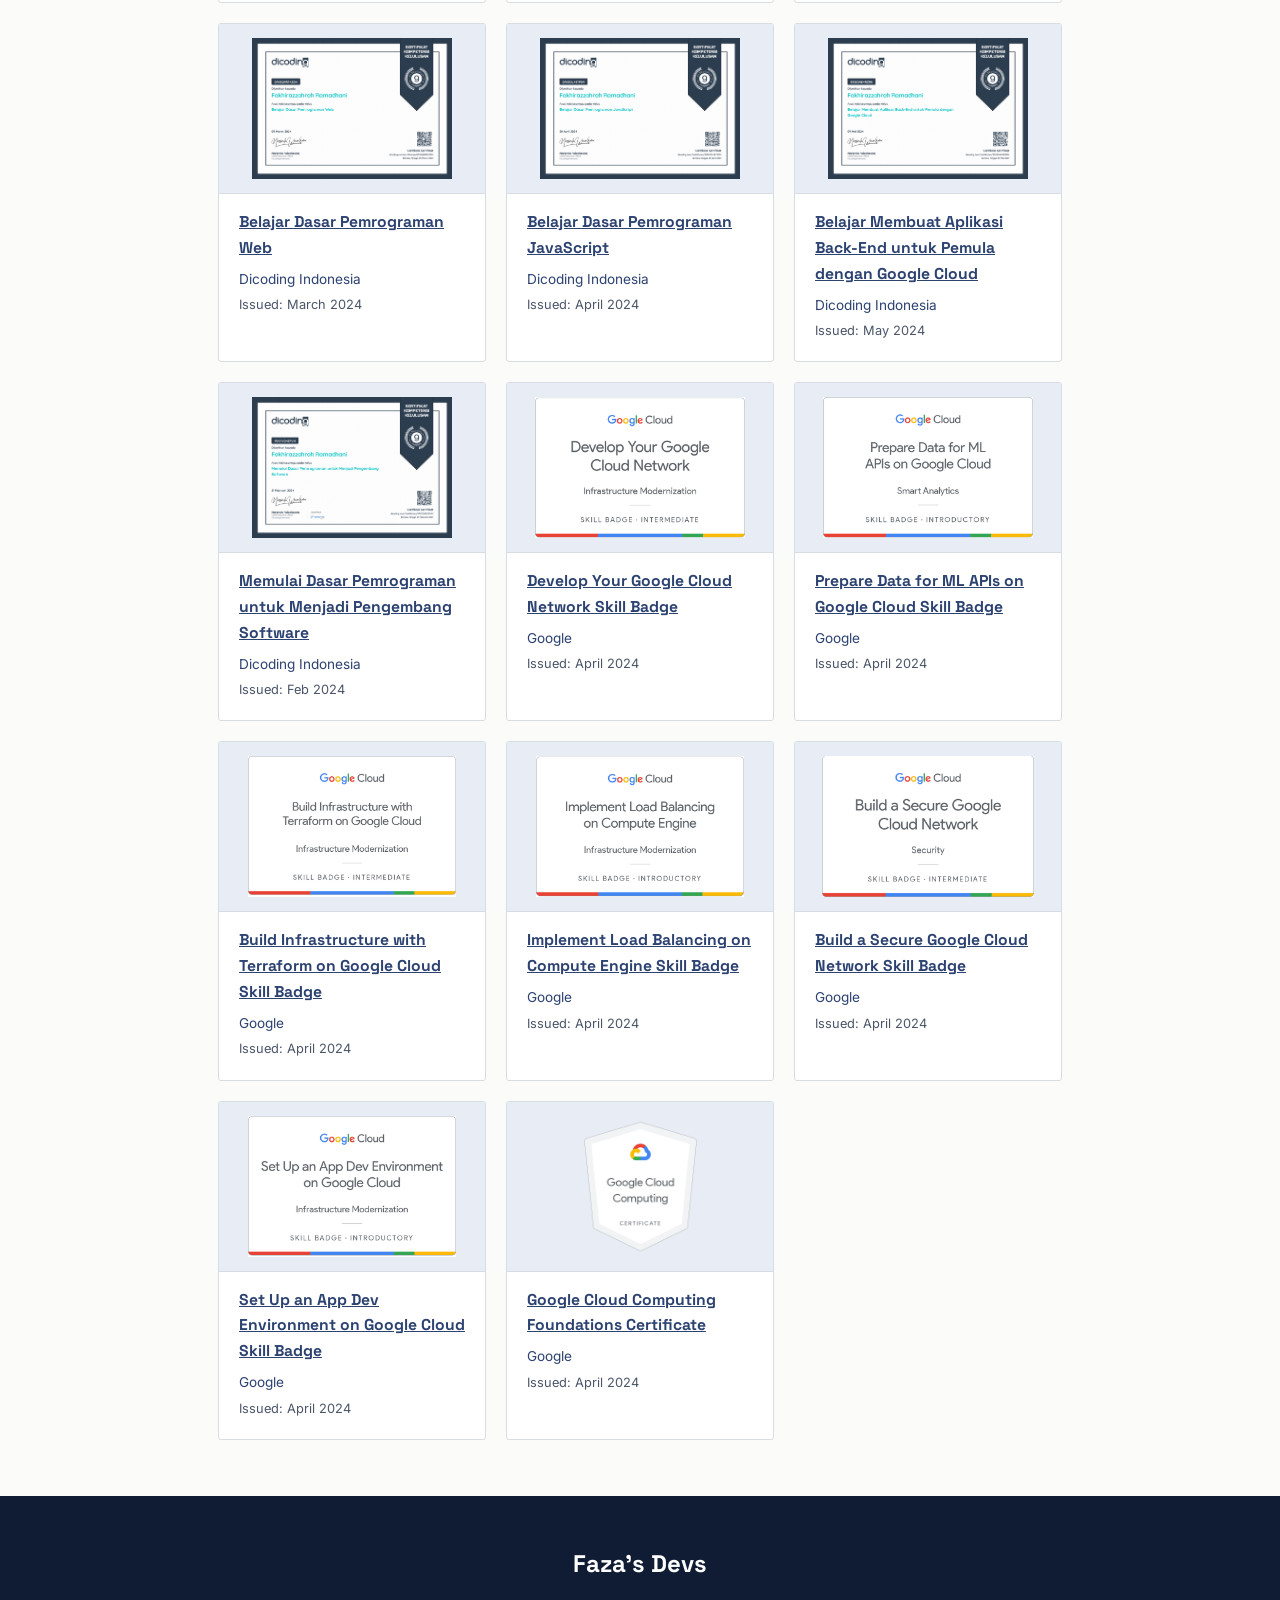
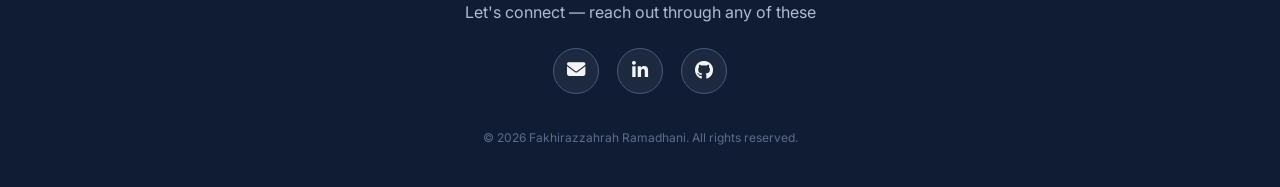
==== commit 4cda04a5: "RFM customer segmentation analysis" ====
--- a/index.html
+++ b/index.html
@@ -121,7 +121,7 @@
 
       <div class="project-card">
       <div class="detail-block">
-        <img class="detail-photo" src="documentation\superstore-dashboard-HD.png" alt="Global Superstore Sales Dashboard di Power BI">
+       <img class="detail-photo" src="documentation/superstore-dashboard-HD.png" alt="Global Superstore Sales Dashboard di Power BI">
       </div>
       <span class="role-badge">Data Analyst</span>
       <h3>Global Superstore Sales Dashboard</h3>
@@ -133,6 +133,22 @@
         <span>Power BI</span>·<span>DAX</span>·<span>Power Query</span>
       </div>
       <a class="card-link" href="project-superstore.html">View Details →</a>
+    </div>
+
+    <div class="project-card">
+      <div class="detail-block">
+        <img class="detail-photo" src="documentation\revenue_segmen.png" alt="Revenue per segmen hasil RFM clustering">
+      </div>
+      <span class="role-badge">Data Analyst</span>
+      <h3>E-Commerce Customer Segmentation: 16% of Customers Drive 65% of Revenue</h3>
+      <p>
+        Segmentasi pelanggan e-commerce menggunakan RFM analysis dan K-Means clustering, mengidentifikasi
+        segmen "Champions" yang hanya 16,4% dari total pelanggan namun menyumbang 64,9% dari total revenue.
+      </p>
+      <div class="stack">
+        <span>Python</span>·<span>Pandas</span>·<span>Scikit-learn</span>·<span>K-Means</span>
+      </div>
+      <a class="card-link" href="project-rfm-segmentation.html">View Details →</a>
     </div>
 
     </div>
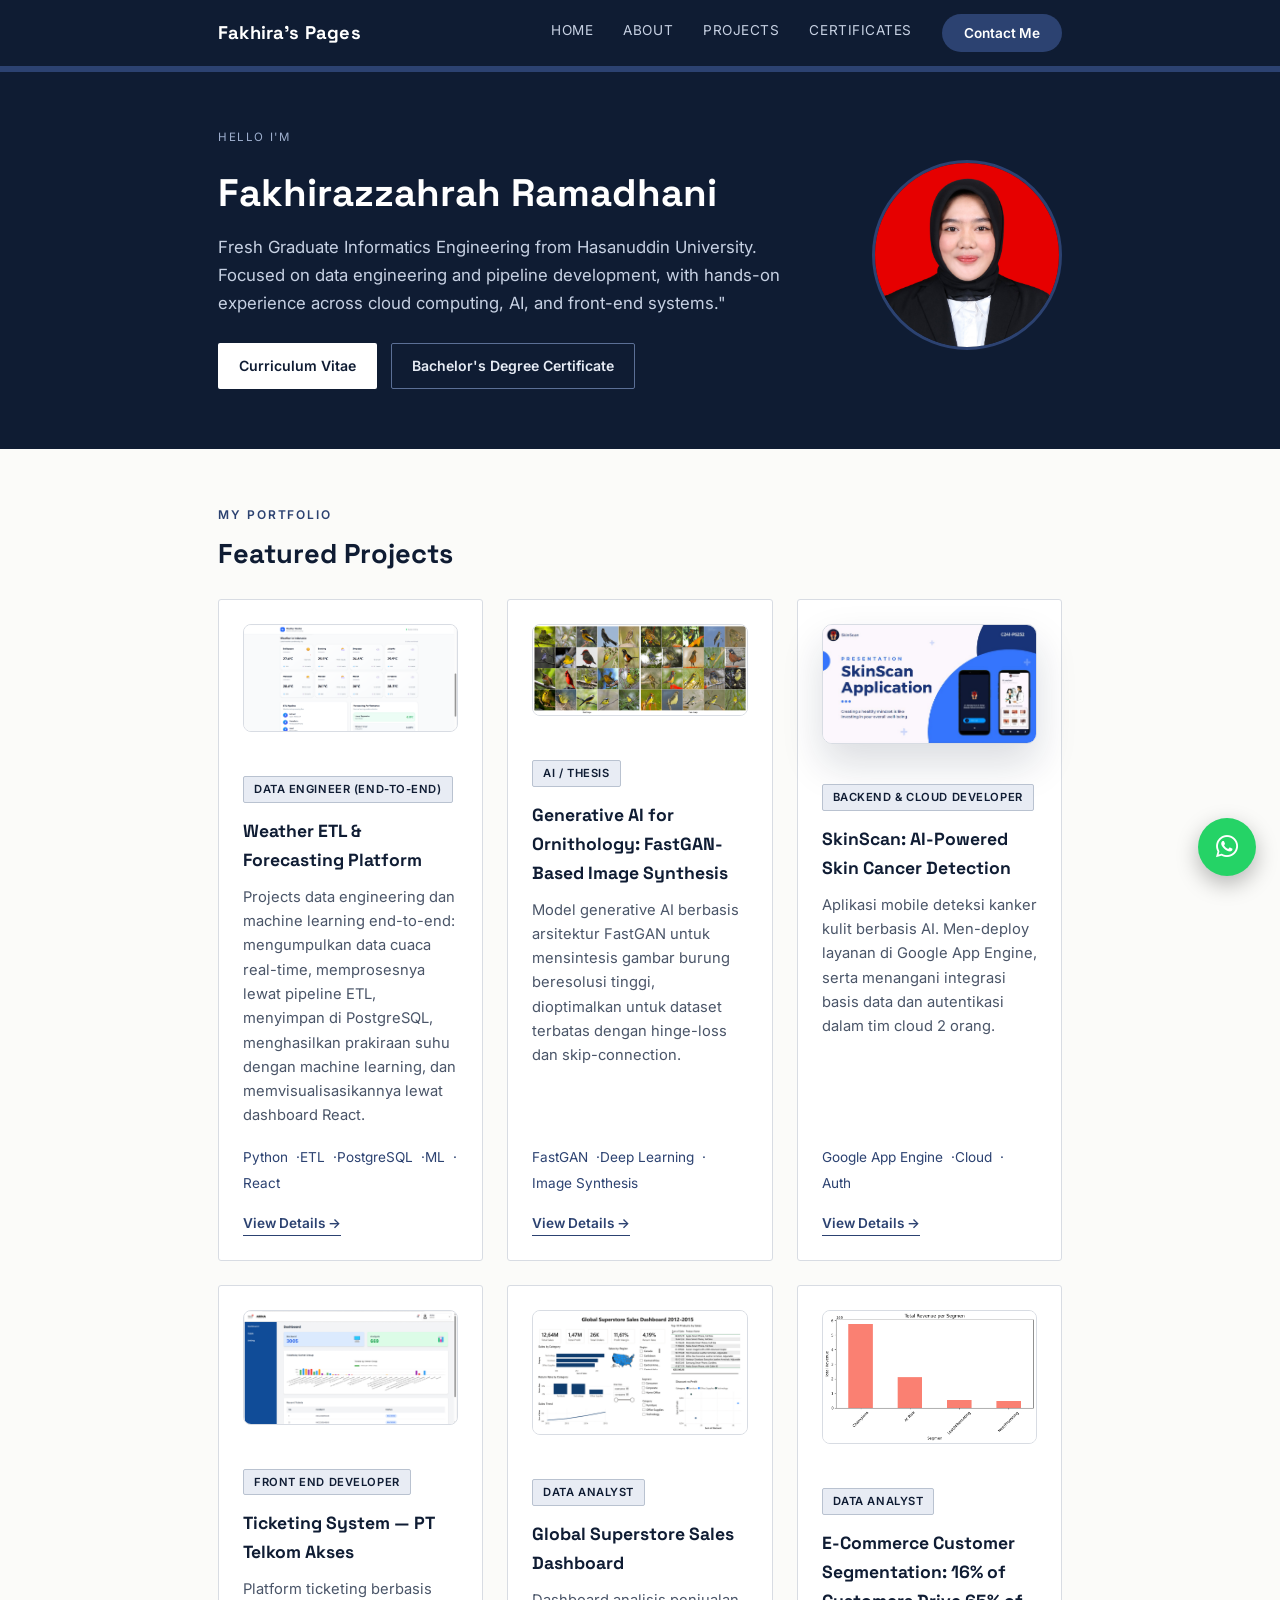
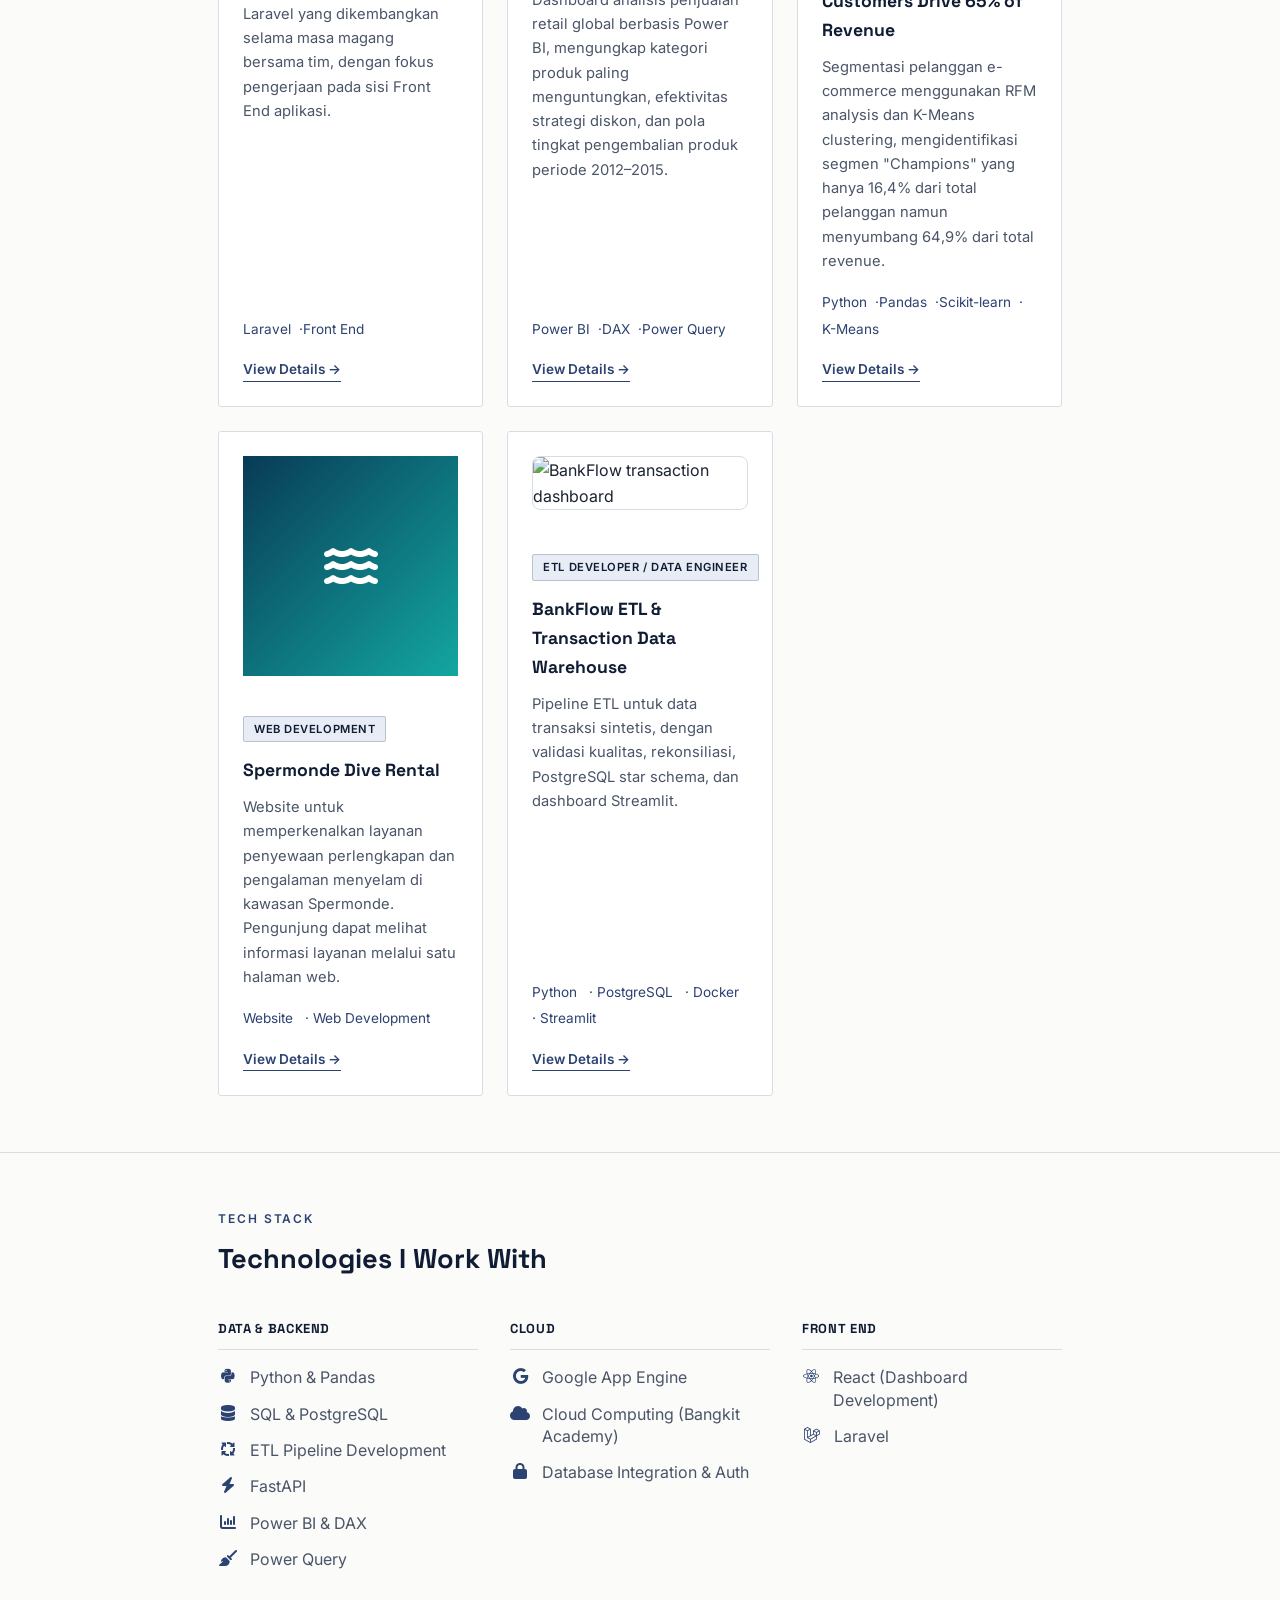
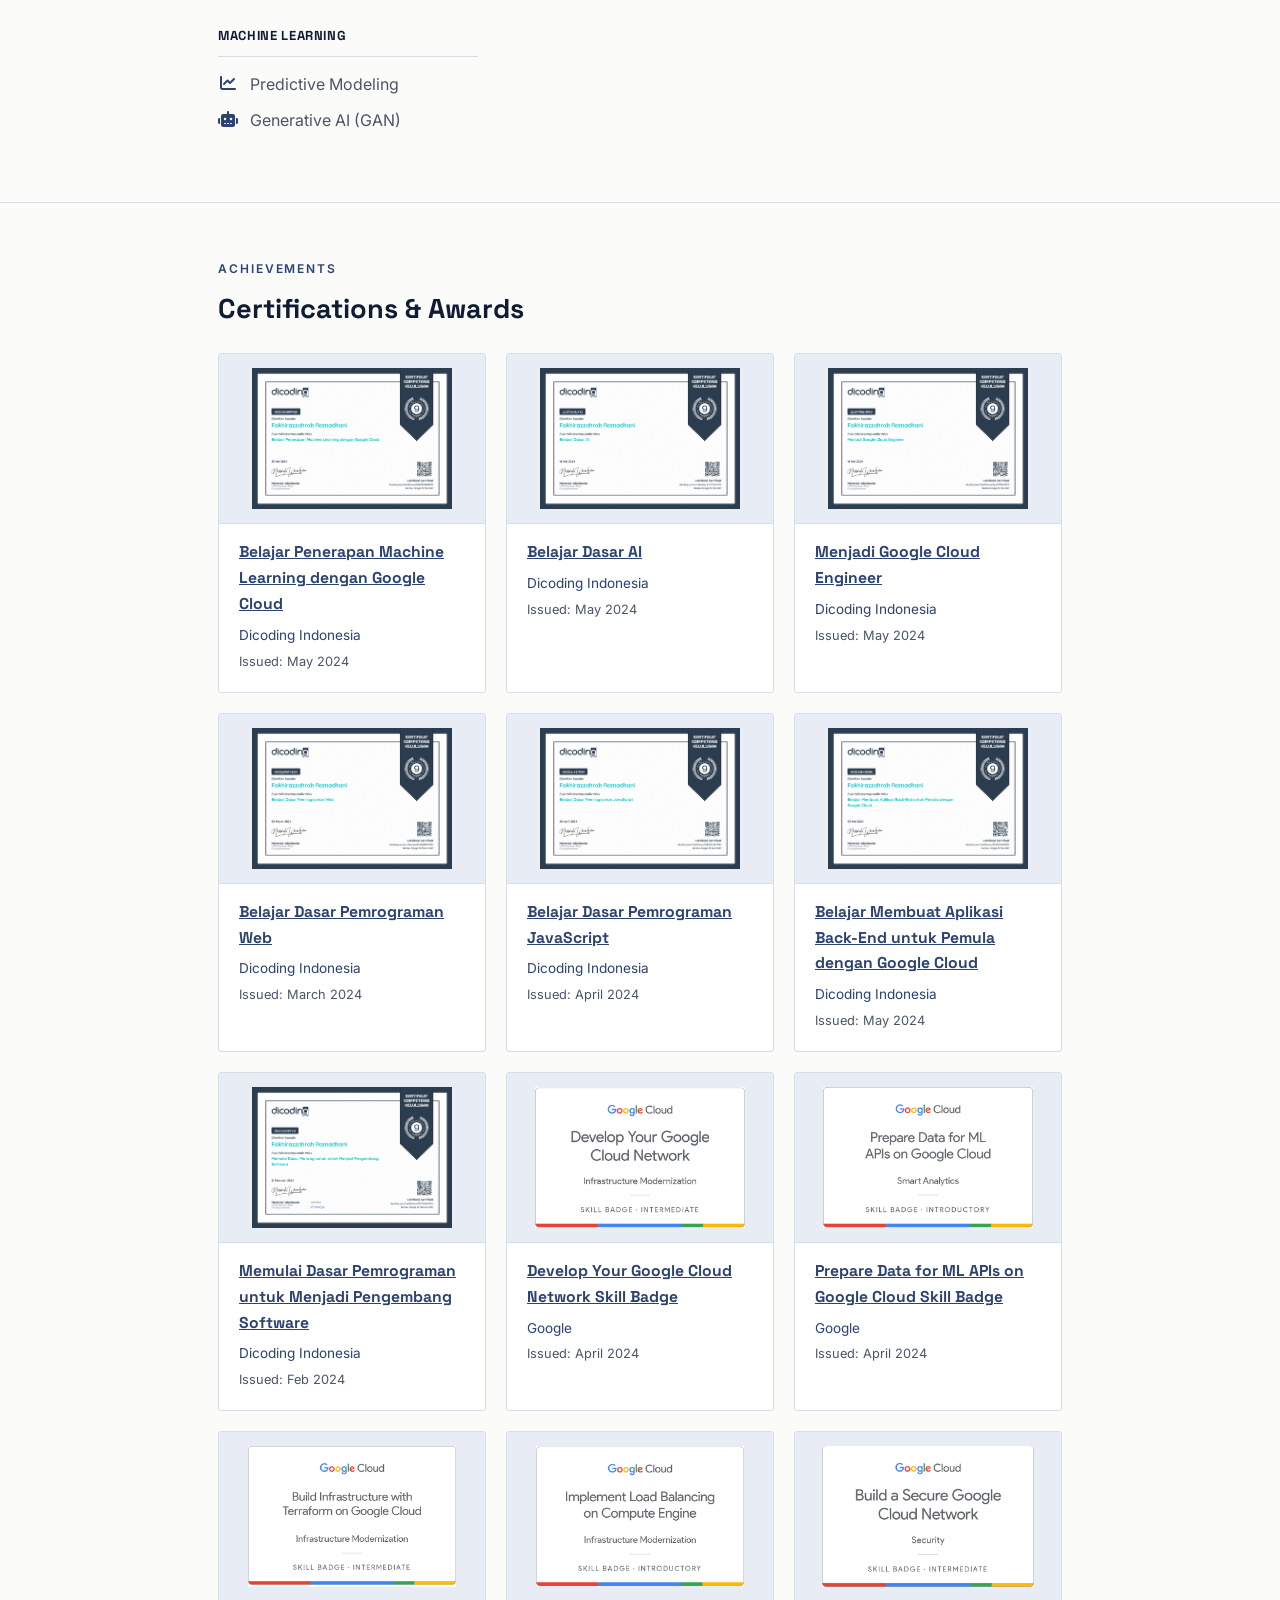
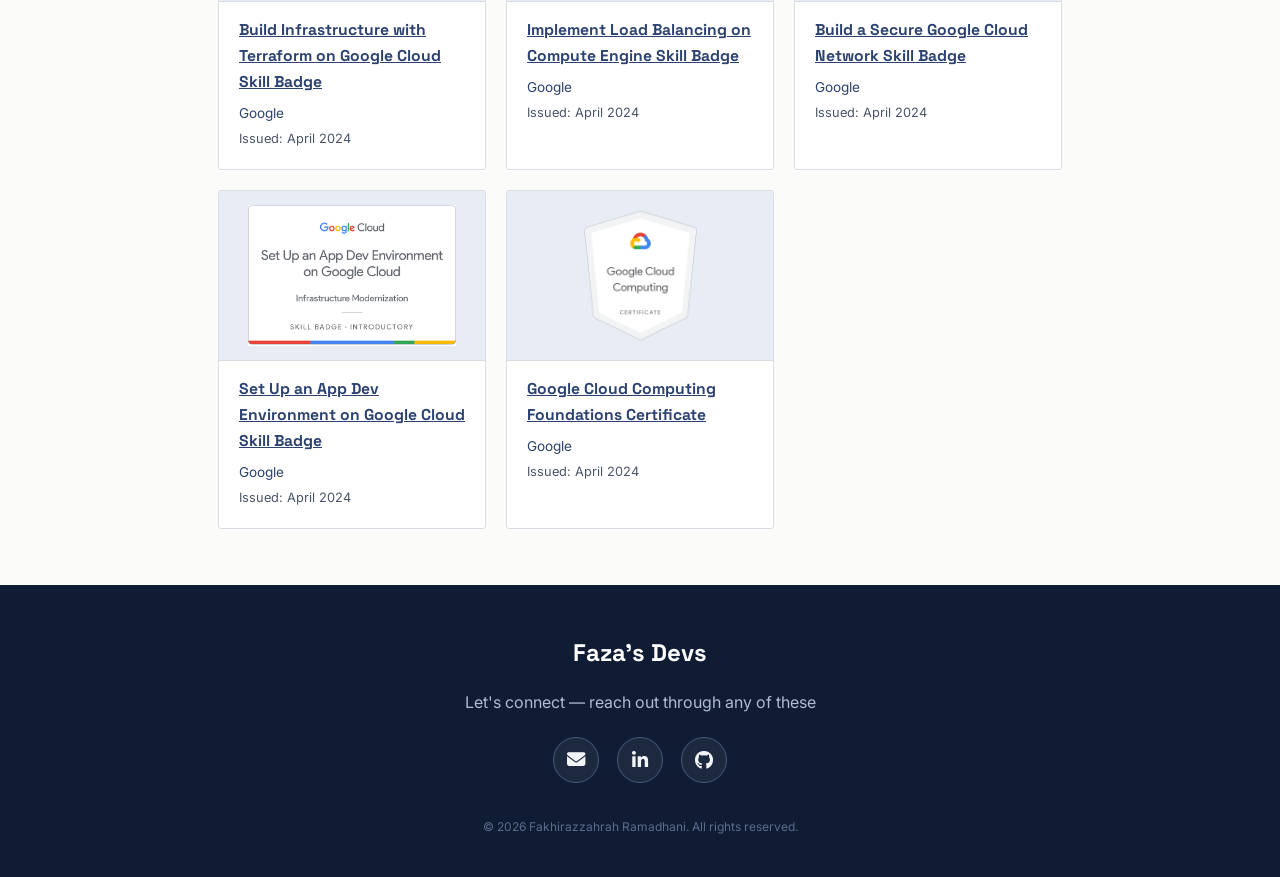
==== commit 96775a91: "Adding Spermonde & Bankflow project" ====
--- a/index.html
+++ b/index.html
@@ -151,6 +151,33 @@
       <a class="card-link" href="project-rfm-segmentation.html">View Details →</a>
     </div>
 
+      <div class="project-card">
+        <div class="detail-hero-image" style="min-height:220px;display:grid;place-items:center;background:linear-gradient(135deg,#083b55,#13a6a1);color:#fff;font-size:3rem;"><i class="fa-solid fa-water" aria-hidden="true"></i></div>
+        <span class="role-badge">Web Development</span>
+        <h3>Spermonde Dive Rental</h3>
+        <p>Website untuk memperkenalkan layanan penyewaan perlengkapan dan pengalaman menyelam di kawasan Spermonde. Pengunjung dapat melihat informasi layanan melalui satu halaman web.</p>
+        <div class="stack"><span>Website</span> · <span>Web Development</span></div>
+        <a class="card-link" href="project-spermonde.html">View Details &rarr;</a>
+      </div>
+      <div class="project-card">
+    <div class="detail-block">
+      <img class="detail-photo"
+          src="D:\Portfolio\documentation\dataFlow-etl1.png"
+          alt="BankFlow transaction dashboard">
+    </div>
+    <span class="role-badge">ETL Developer / Data Engineer</span>
+    <h3>BankFlow ETL &amp; Transaction Data Warehouse</h3>
+    <p>
+      Pipeline ETL untuk data transaksi sintetis, dengan validasi kualitas,
+      rekonsiliasi, PostgreSQL star schema, dan dashboard Streamlit.
+    </p>
+    <div class="stack">
+      <span>Python</span> · <span>PostgreSQL</span> ·
+      <span>Docker</span> · <span>Streamlit</span>
+    </div>
+    <a class="card-link" href="bankflow-etl.html">View Details &rarr;</a>
+  </div>
+
     </div>
   </div>
 </section>
@@ -331,6 +358,7 @@
         </div>
       </div>
 
+  
     </div>
   </div>
 </section>
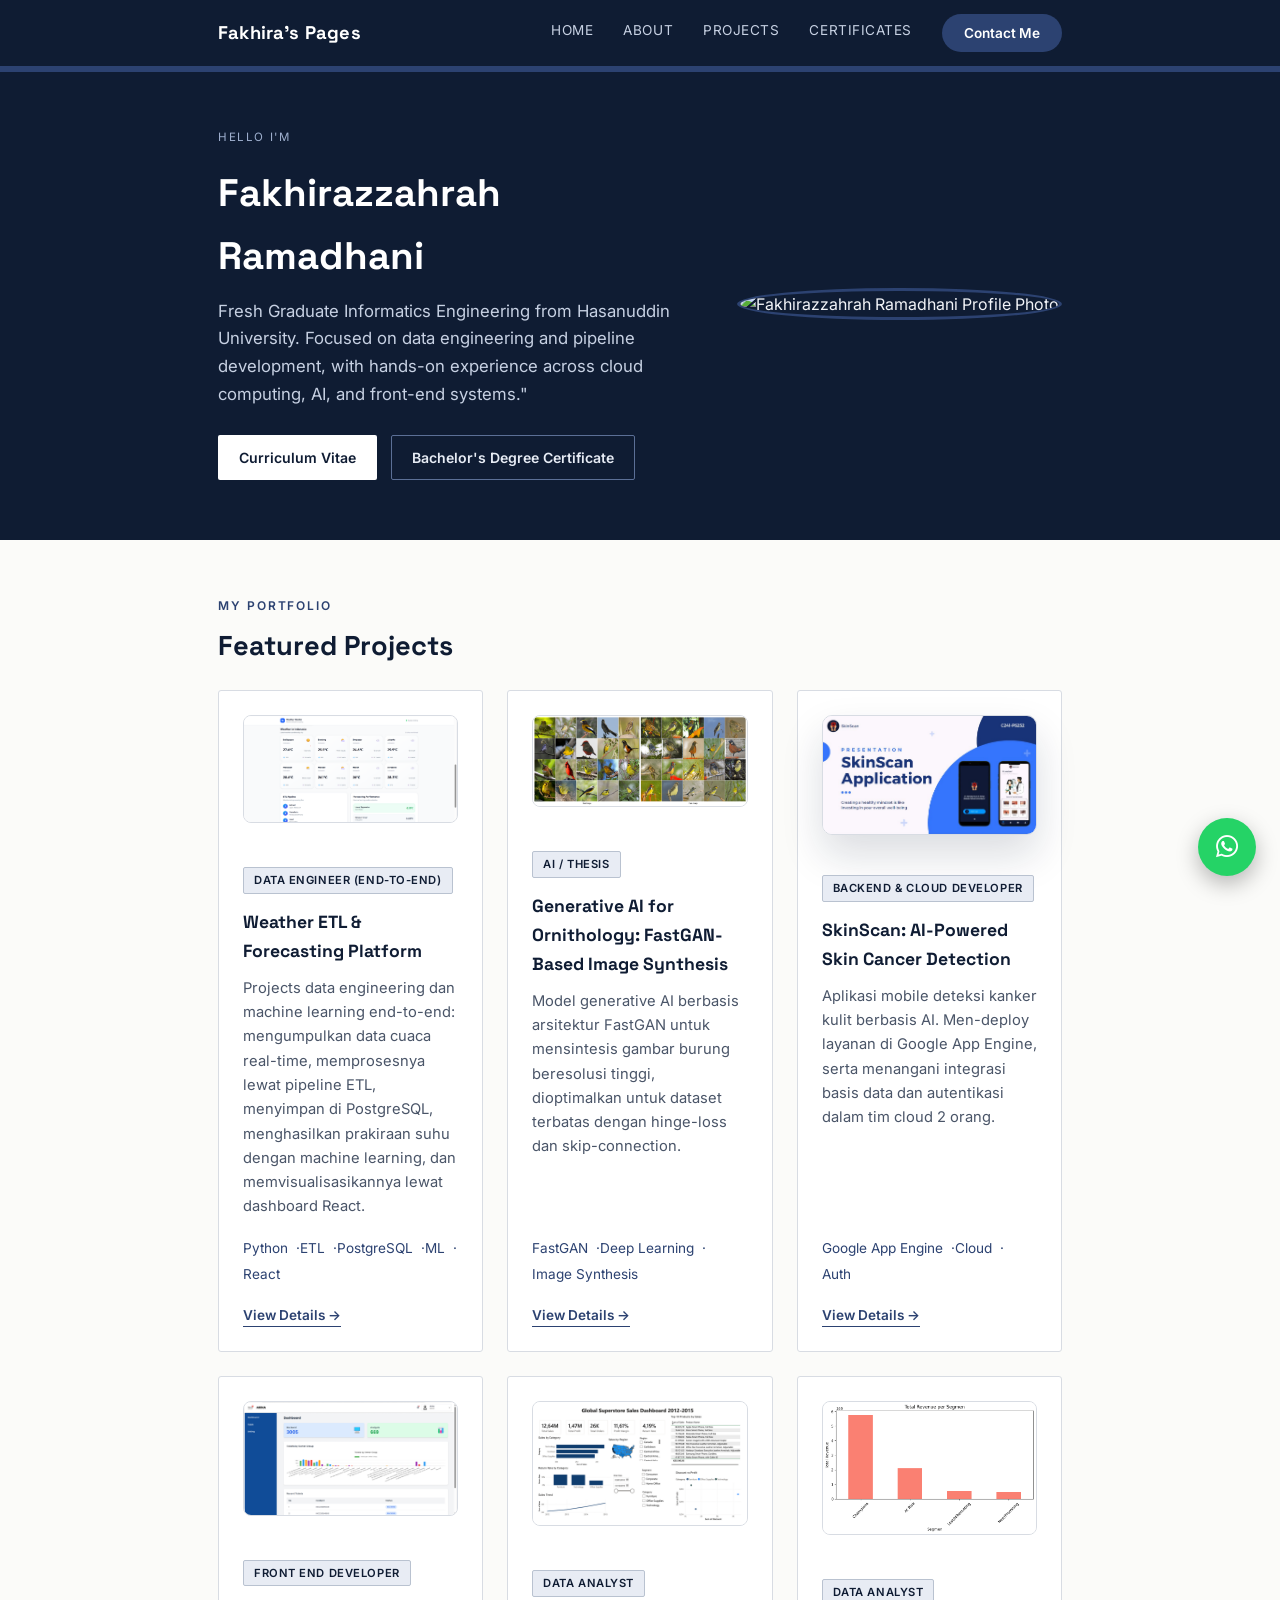
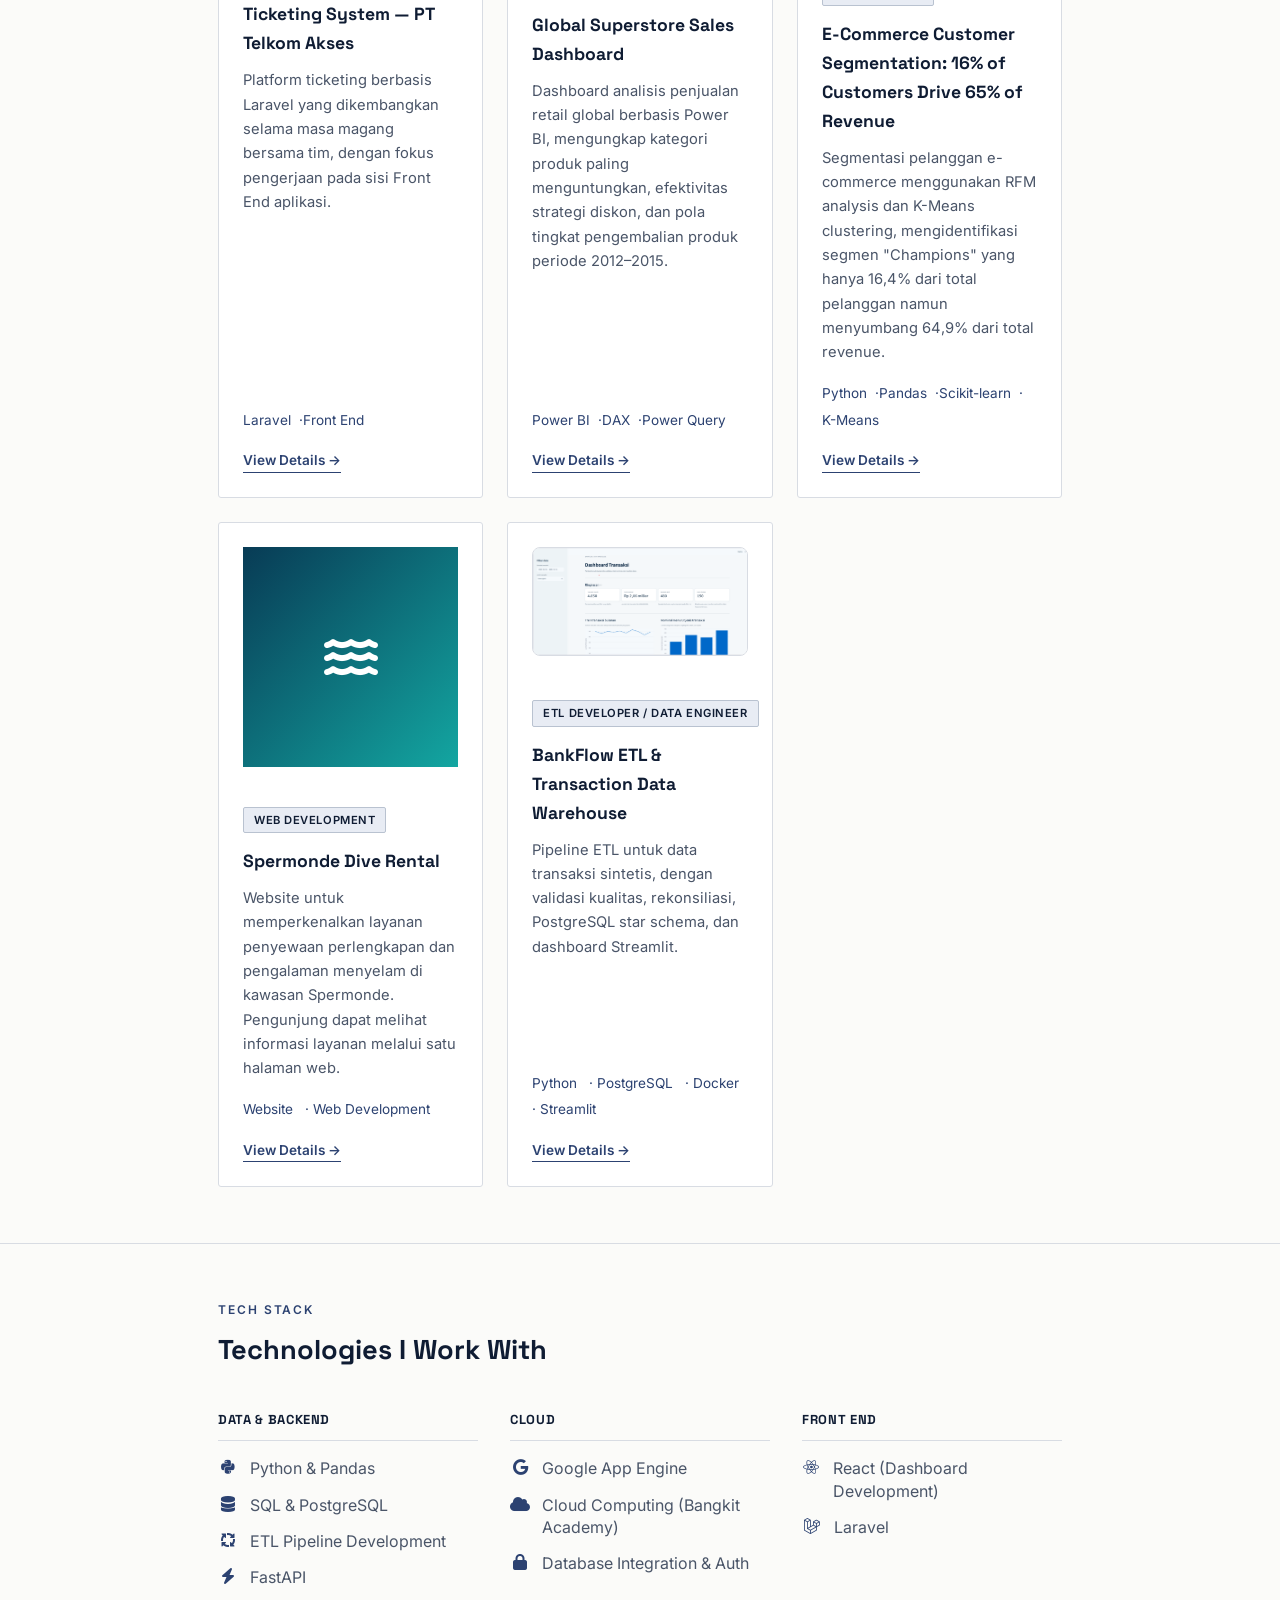
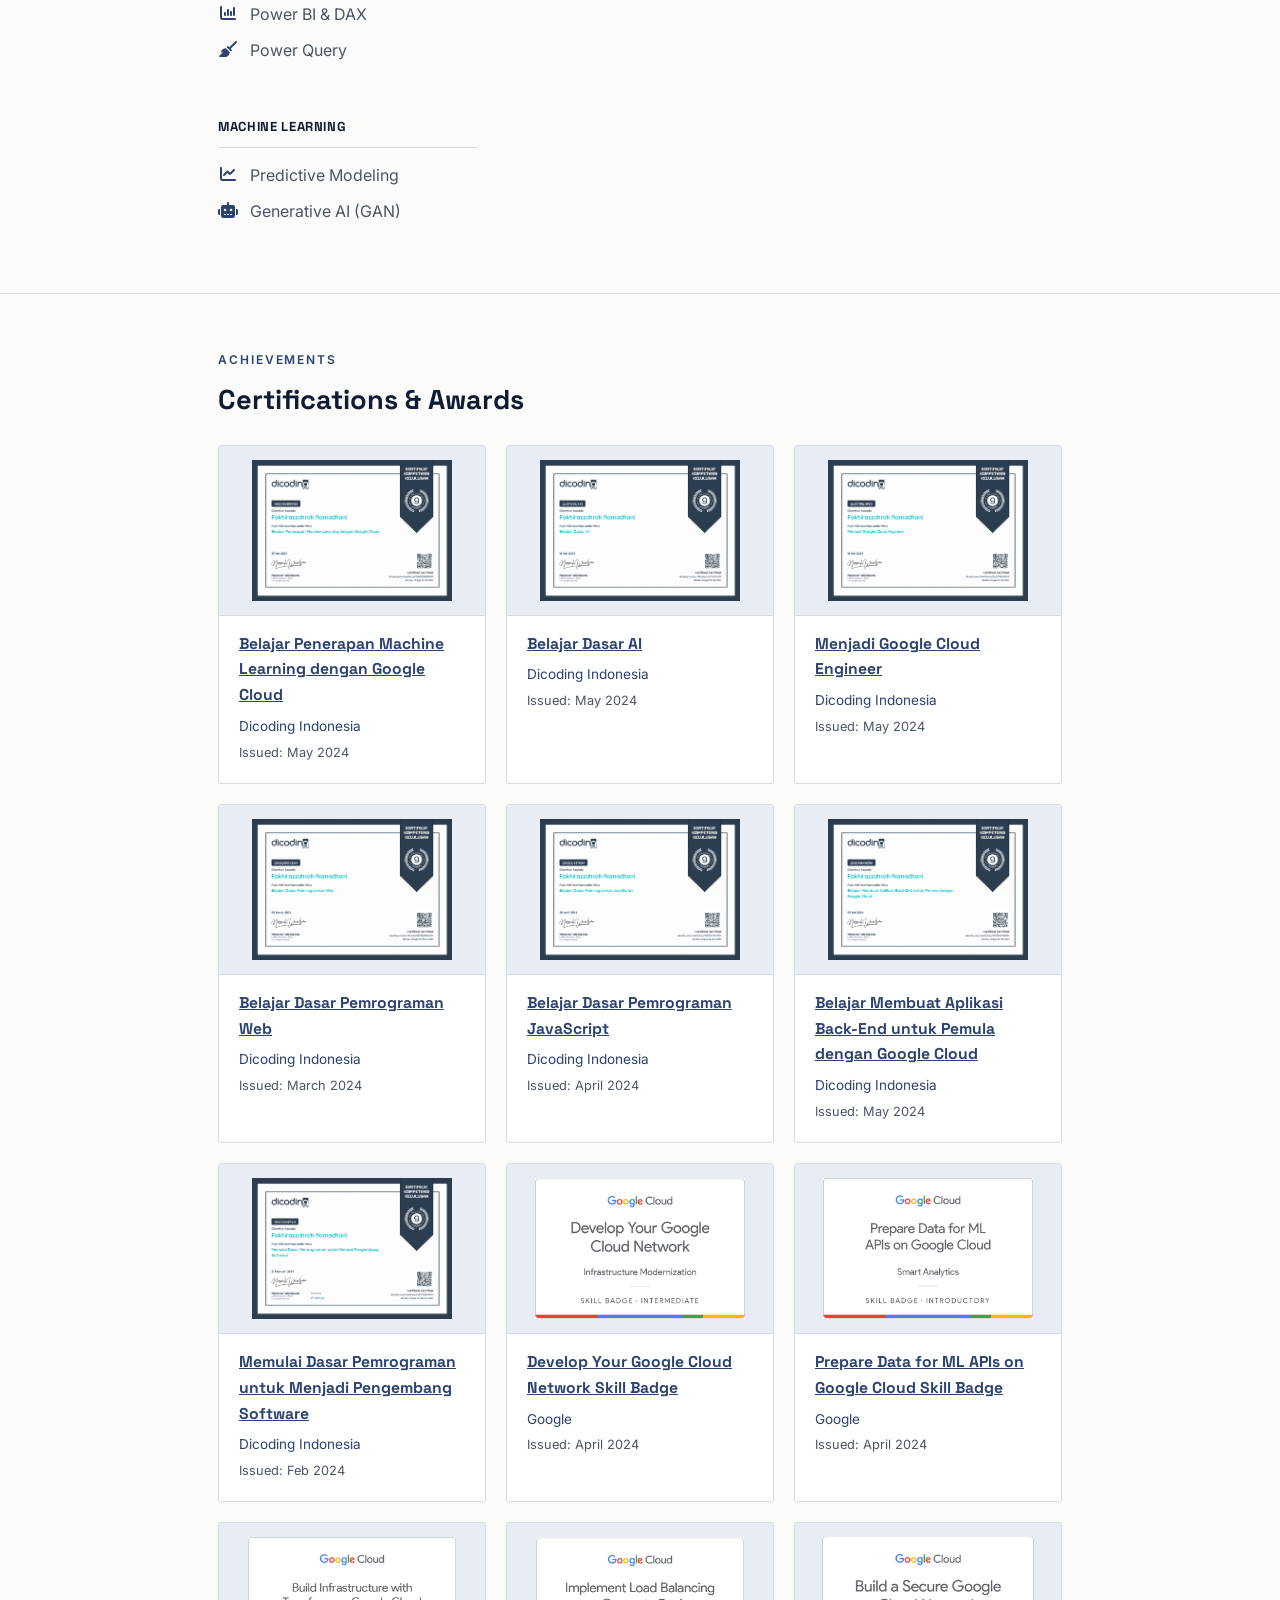
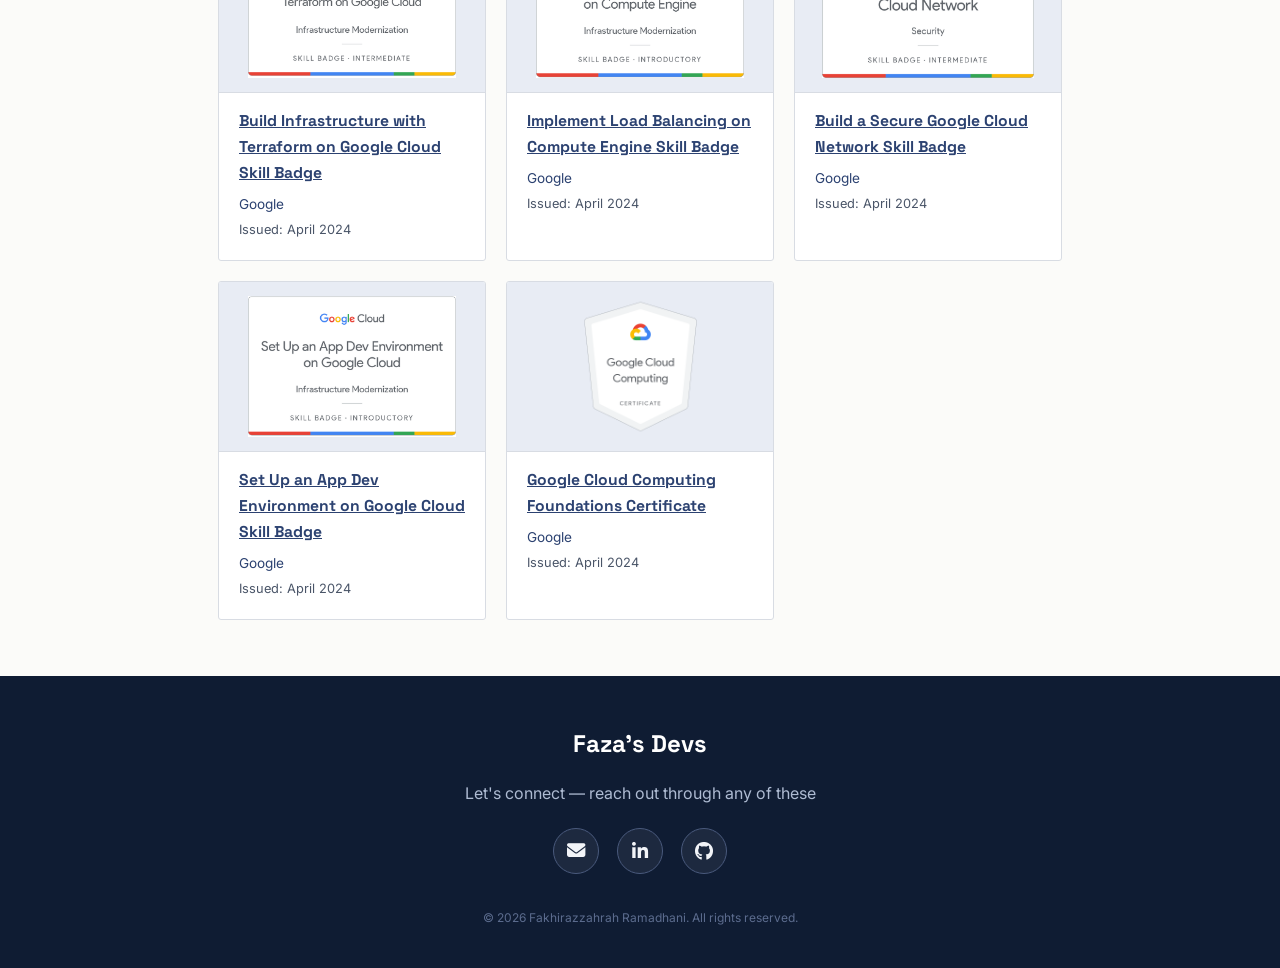
==== commit fc094bcd: "Update Home with Screenshoot BankETL" ====
--- a/index.html
+++ b/index.html
@@ -162,7 +162,7 @@
       <div class="project-card">
     <div class="detail-block">
       <img class="detail-photo"
-          src="D:\Portfolio\documentation\dataFlow-etl1.png"
+          src="documentation/dataFlow-etl1.png"
           alt="BankFlow transaction dashboard">
     </div>
     <span class="role-badge">ETL Developer / Data Engineer</span>
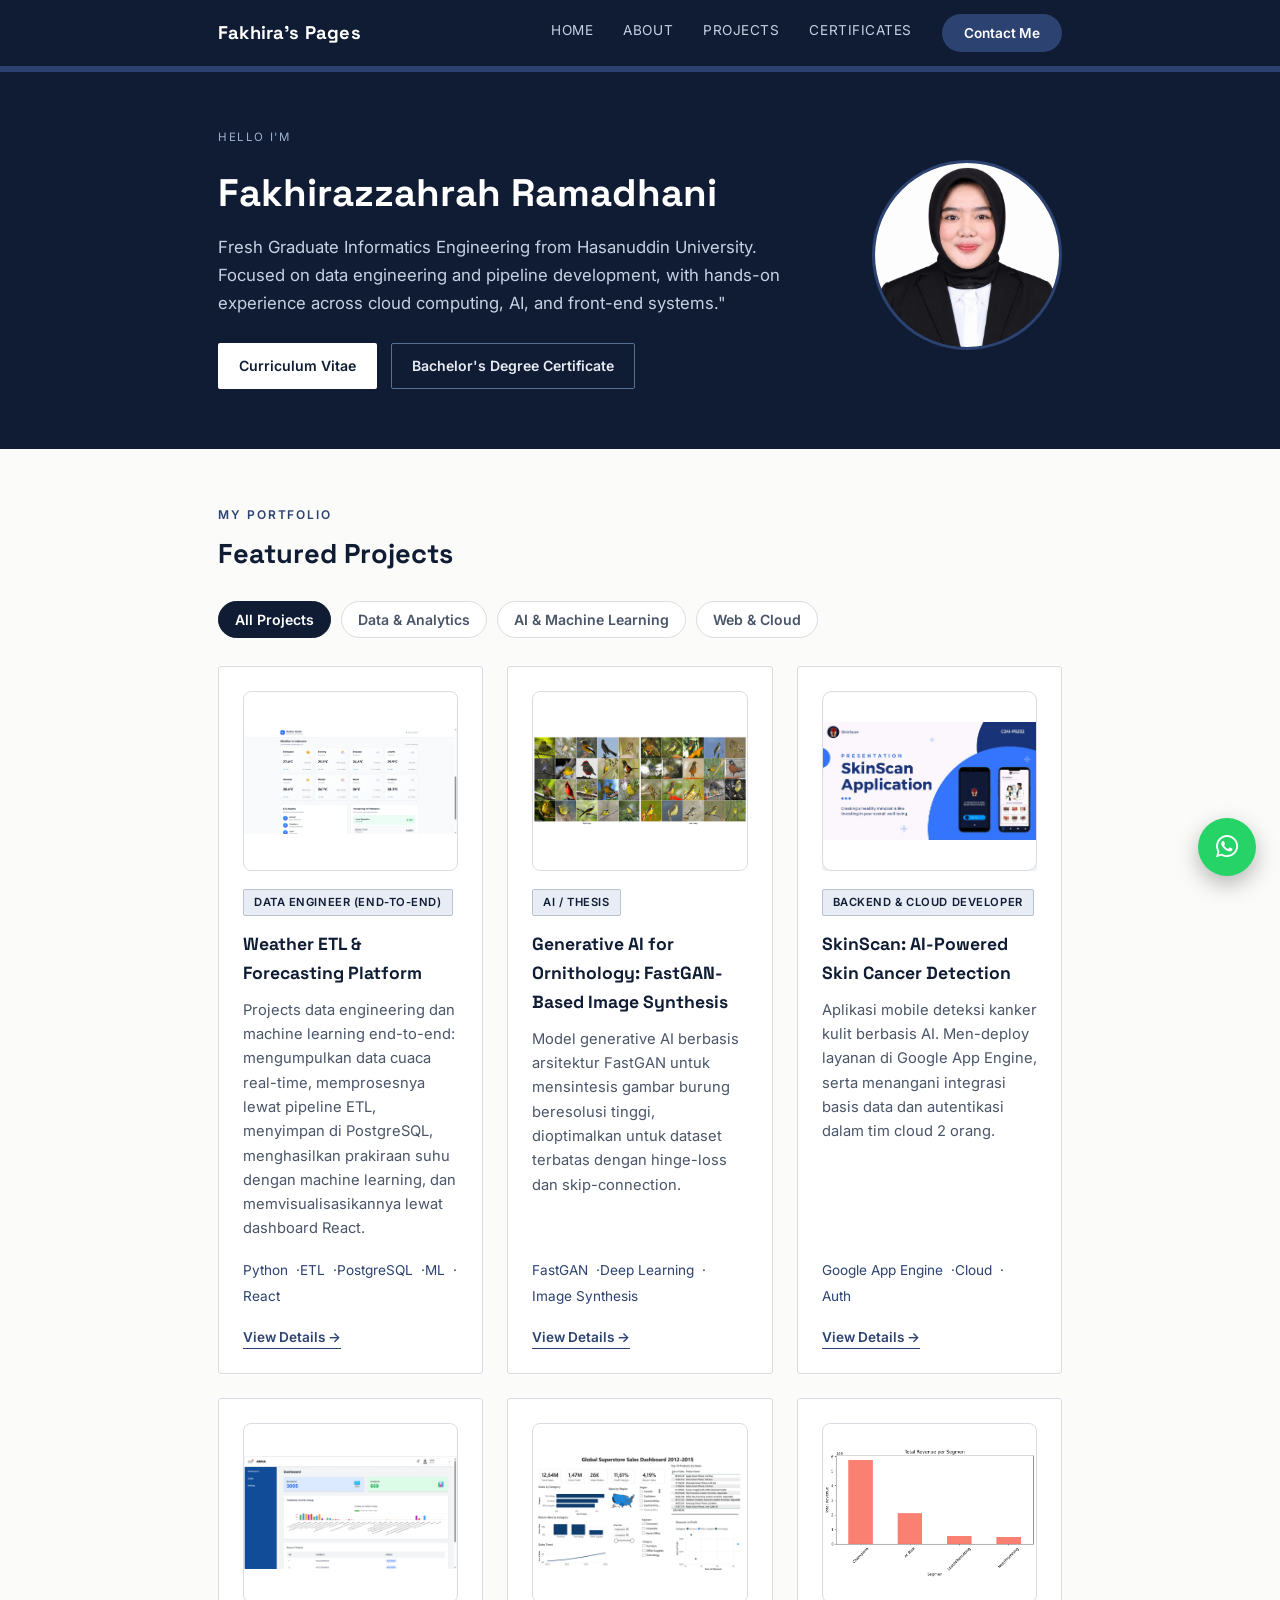
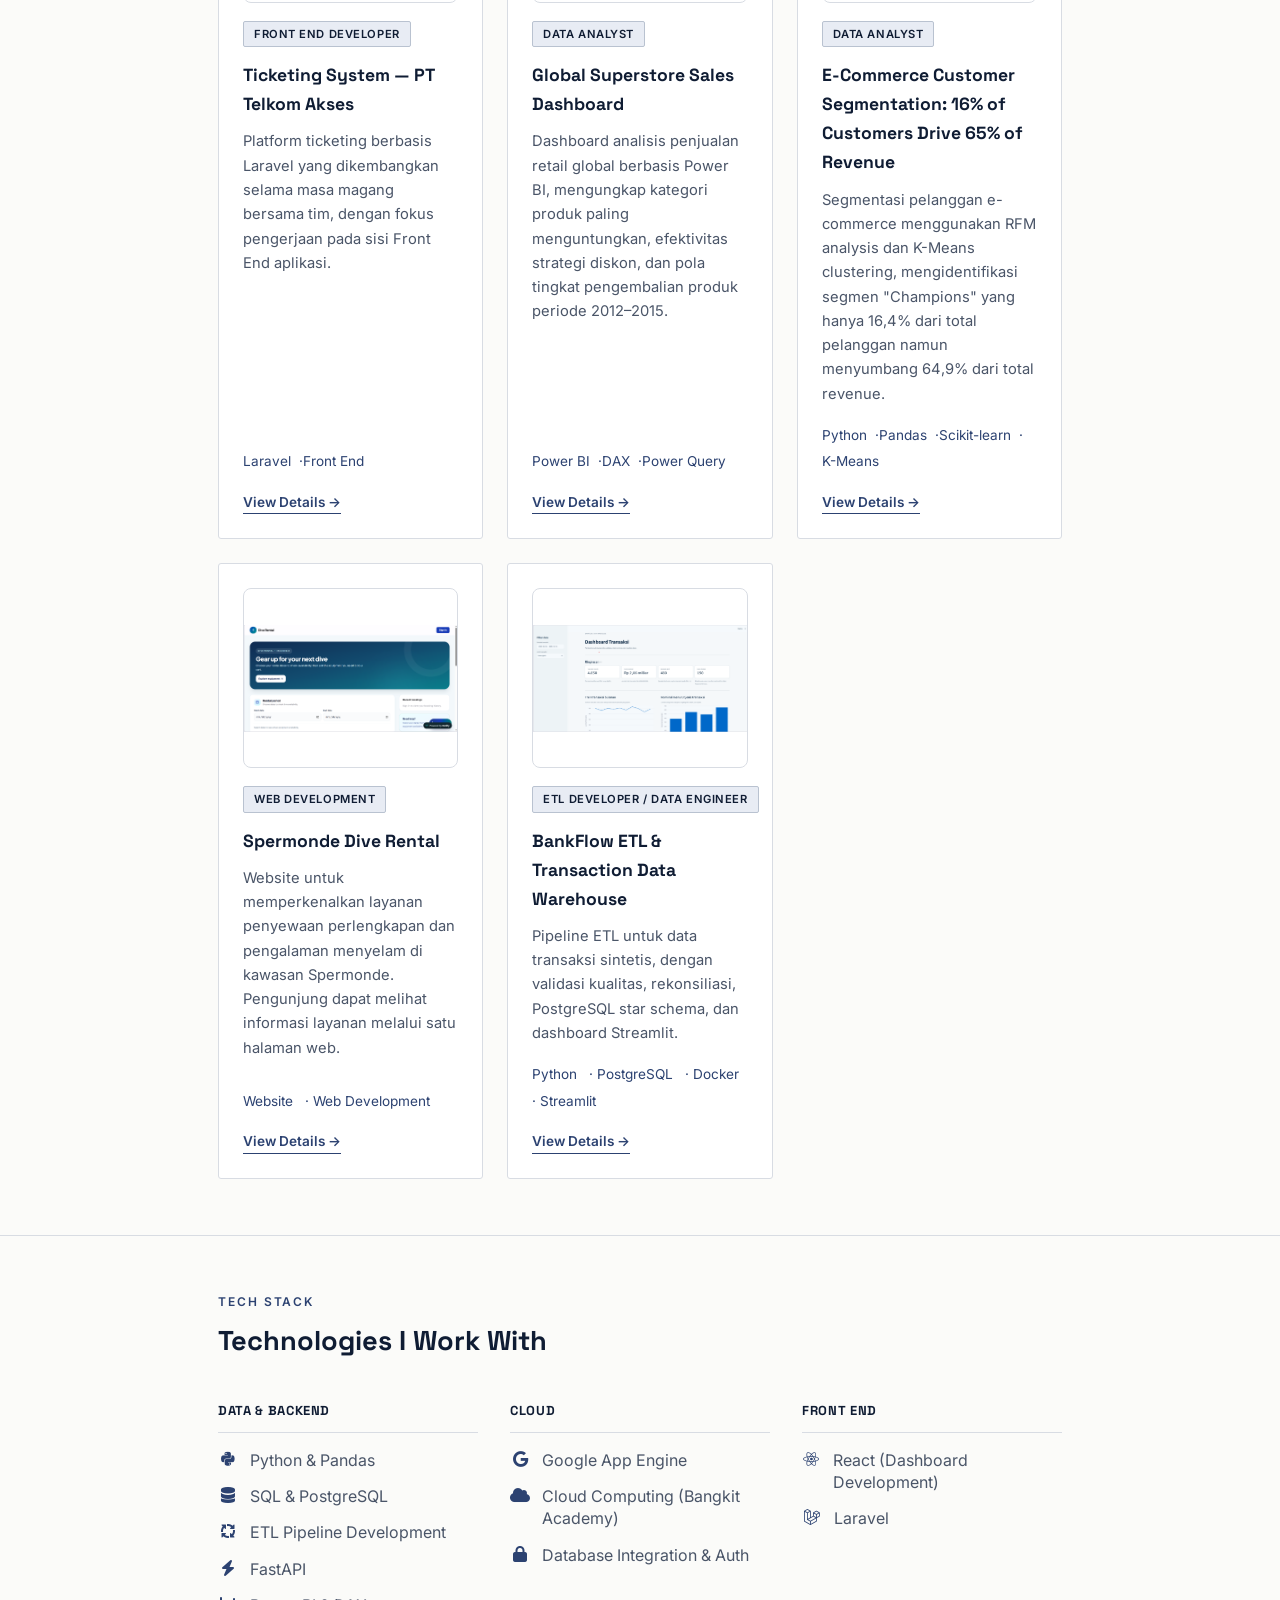
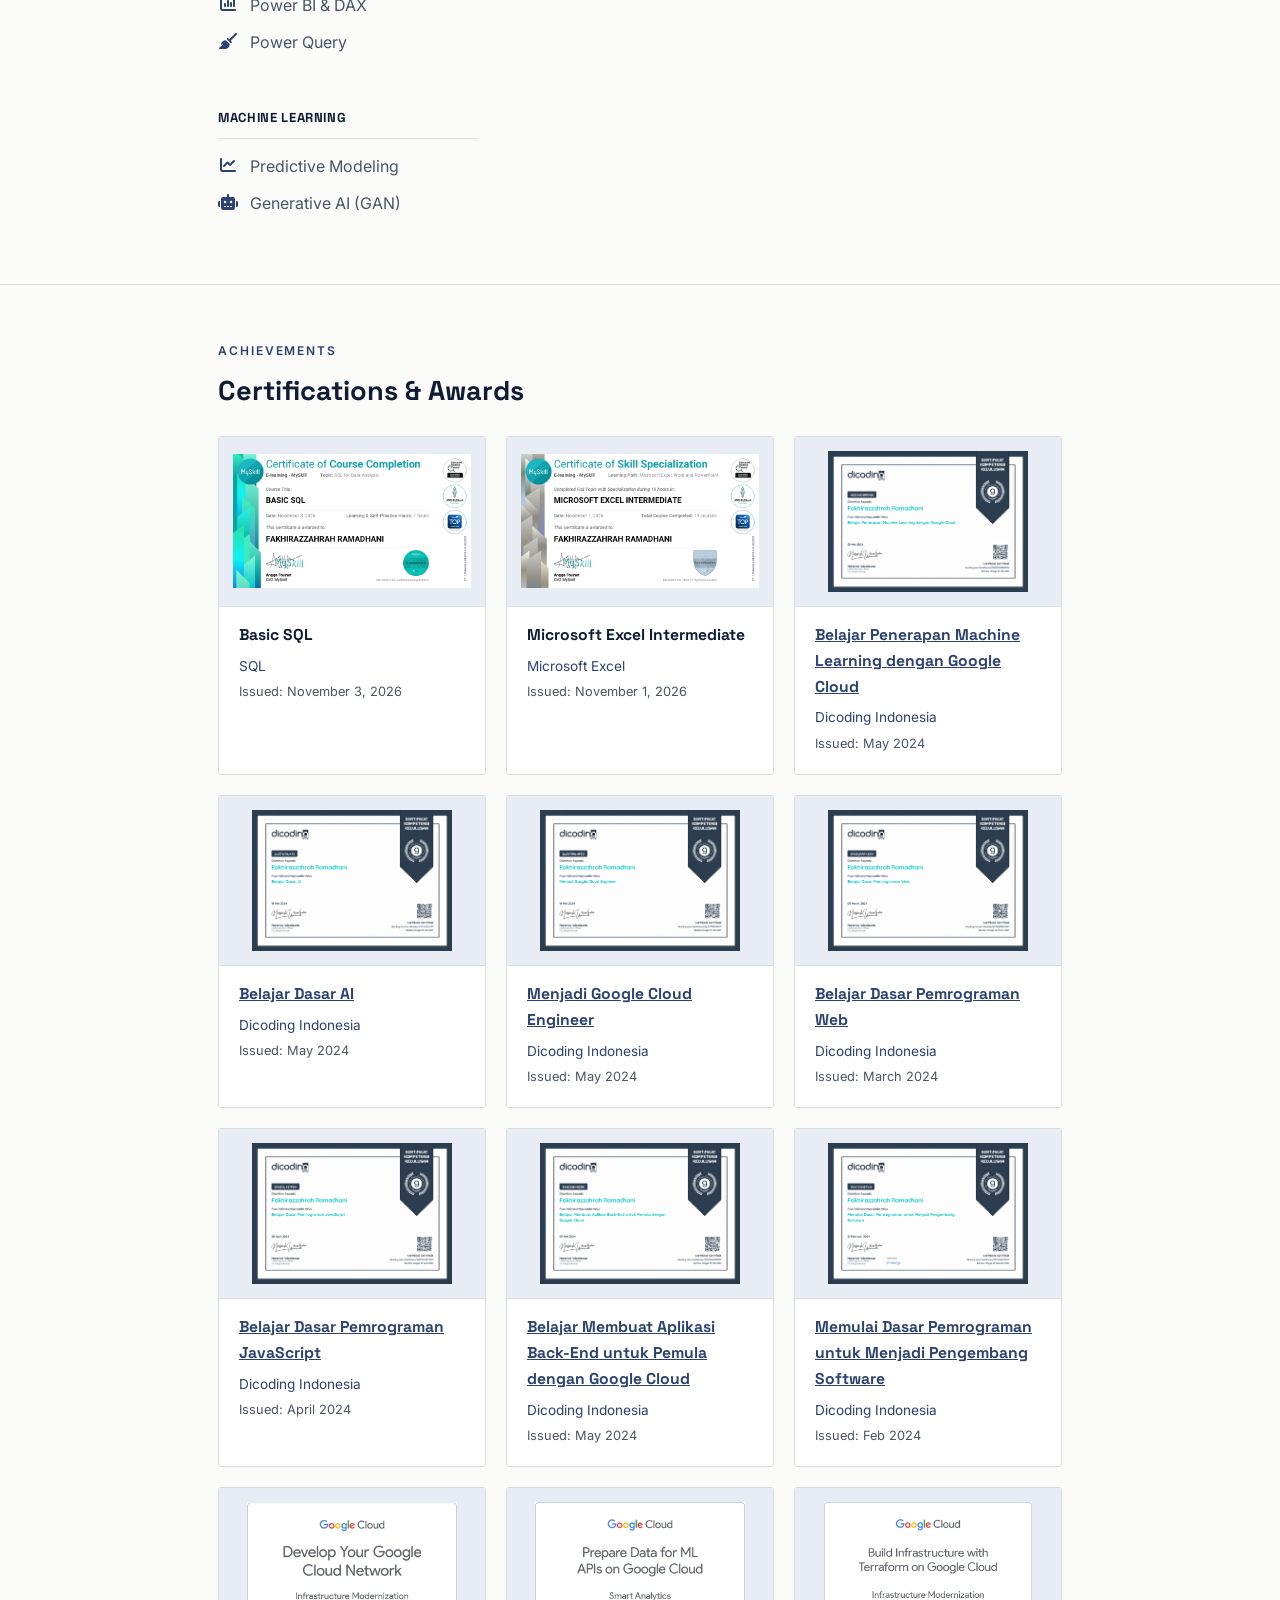
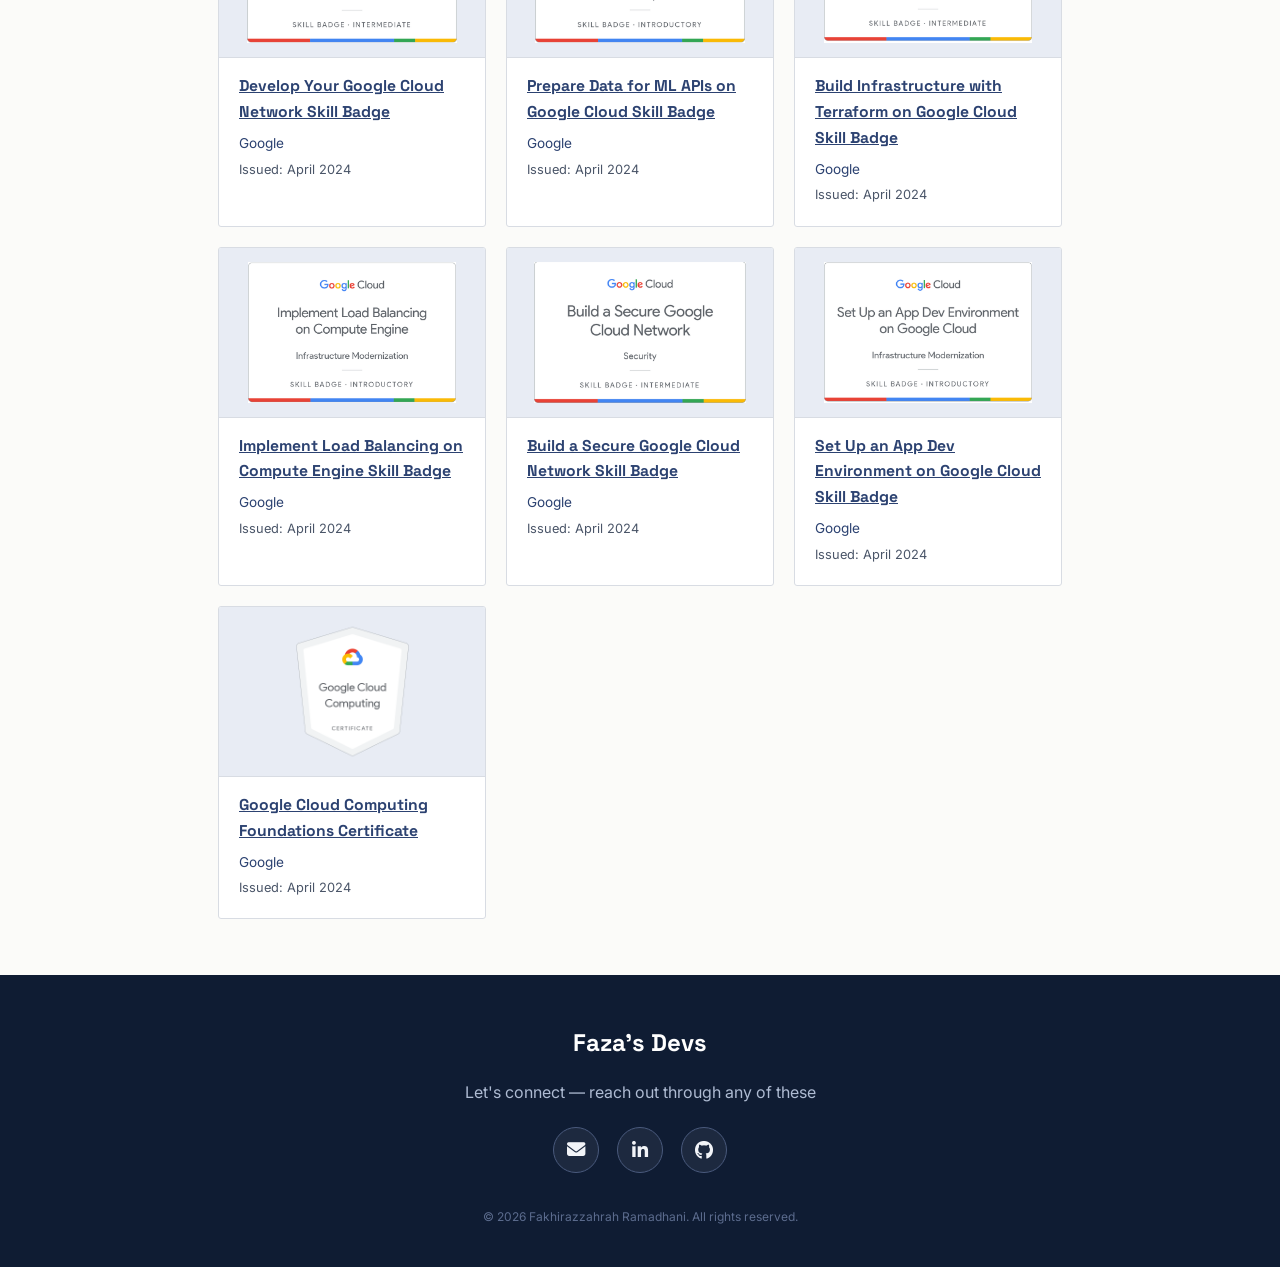
==== commit 5ce393e0: "Update Home + Adding new certificates" ====
--- a/index.html
+++ b/index.html
@@ -37,7 +37,7 @@
       </div>
     </div>
     <div class="hero-photo">
-      <img src="documentation/profile.jpeg" alt="Fakhirazzahrah Ramadhani Profile Photo">
+      <img src="documentation/profile.png" alt="Fakhirazzahrah Ramadhani Profile Photo">
     </div>
   </div>
 </header>
@@ -46,11 +46,17 @@
   <div class="container reveal">
     <div class="section-label">MY Portfolio</div>
     <h2>Featured Projects</h2>
+    <div class="project-filters" role="group" aria-label="Filter projects by category">
+      <button class="project-filter is-active" type="button" data-filter="all" aria-pressed="true">All Projects</button>
+      <button class="project-filter" type="button" data-filter="data" aria-pressed="false">Data &amp; Analytics</button>
+      <button class="project-filter" type="button" data-filter="ai" aria-pressed="false">AI &amp; Machine Learning</button>
+      <button class="project-filter" type="button" data-filter="web" aria-pressed="false">Web &amp; Cloud</button>
+    </div>
 
     <div class="project-grid">
       
 
-      <div class="project-card">
+      <div class="project-card" data-category="data">
 
       <div class="detail-block">
        <img class="detail-photo" src="documentation/page2Weather.png" alt="Dashboard Weather ETL & Forecasting Platform">
@@ -68,7 +74,7 @@
         <a class="card-link" href="project-weather.html">View Details →</a>
       </div>
 
-      <div class="project-card">
+      <div class="project-card" data-category="ai">
 
         <div class="detail-block">
       <img class="detail-photo" src="documentation/perbandingan terbaik fid.png" alt="Visualisasi hasil sintesis citra burung model FastGAN">
@@ -86,7 +92,7 @@
         <a class="card-link" href="project-fastgan.html">View Details →</a>
       </div>
 
-      <div class="project-card">
+      <div class="project-card" data-category="ai">
 
         <div class="detail-hero-image">
       <img src="documentation/skinscan-banner.jpeg" alt="SkinScan Project Presentation">
@@ -103,7 +109,7 @@
         <a class="card-link" href="project-skinscan.html">View Details →</a>
       </div>
 
-      <div class="project-card">
+      <div class="project-card" data-category="web">
         <div class="detail-block">
           <img class="detail-photo" src="documentation/Arina_Dash_Admin.png" alt="Dashboard admin Ticketing System PT Telkom Akses">
         </div>
@@ -119,7 +125,7 @@
         <a class="card-link" href="project-ticketing.html">View Details →</a>
       </div>
 
-      <div class="project-card">
+      <div class="project-card" data-category="data">
       <div class="detail-block">
        <img class="detail-photo" src="documentation/superstore-dashboard-HD.png" alt="Global Superstore Sales Dashboard di Power BI">
       </div>
@@ -135,9 +141,9 @@
       <a class="card-link" href="project-superstore.html">View Details →</a>
     </div>
 
-    <div class="project-card">
+    <div class="project-card" data-category="data">
       <div class="detail-block">
-        <img class="detail-photo" src="documentation\revenue_segmen.png" alt="Revenue per segmen hasil RFM clustering">
+        <img class="detail-photo" src="documentation/revenue_segmen.png" alt="Revenue per segmen hasil RFM clustering">
       </div>
       <span class="role-badge">Data Analyst</span>
       <h3>E-Commerce Customer Segmentation: 16% of Customers Drive 65% of Revenue</h3>
@@ -151,15 +157,17 @@
       <a class="card-link" href="project-rfm-segmentation.html">View Details →</a>
     </div>
 
-      <div class="project-card">
-        <div class="detail-hero-image" style="min-height:220px;display:grid;place-items:center;background:linear-gradient(135deg,#083b55,#13a6a1);color:#fff;font-size:3rem;"><i class="fa-solid fa-water" aria-hidden="true"></i></div>
+      <div class="project-card" data-category="web">
+        <div class="detail-block">
+          <img class="detail-photo" src="documentation/Dive-rental.png" alt="Spermonde Dive Rental — layanan menyelam dan laut Spermonde">
+        </div>
         <span class="role-badge">Web Development</span>
         <h3>Spermonde Dive Rental</h3>
         <p>Website untuk memperkenalkan layanan penyewaan perlengkapan dan pengalaman menyelam di kawasan Spermonde. Pengunjung dapat melihat informasi layanan melalui satu halaman web.</p>
         <div class="stack"><span>Website</span> · <span>Web Development</span></div>
         <a class="card-link" href="project-spermonde.html">View Details &rarr;</a>
       </div>
-      <div class="project-card">
+      <div class="project-card" data-category="data">
     <div class="detail-block">
       <img class="detail-photo"
           src="documentation/dataFlow-etl1.png"
@@ -231,6 +239,23 @@
     <h2>Certifications &amp; Awards</h2>
 
     <div class="cert-grid">
+      <div class="cert-card">
+        <img src="certificates/BasicSQL_Fakhira.jpg" alt="Basic SQL certificate for Fakhira">
+        <div class="cert-body">
+          <h3>Basic SQL</h3>
+          <div class="cert-org">SQL</div>
+          <div class="cert-date">Issued: November 3, 2026</div>
+        </div>
+      </div>
+
+      <div class="cert-card">
+        <img src="certificates/Microsoft_Excel%20Intermediate_Fakhira.jpg" alt="Microsoft Excel Intermediate certificate for Fakhira">
+        <div class="cert-body">
+          <h3>Microsoft Excel Intermediate</h3>
+          <div class="cert-org">Microsoft Excel</div>
+          <div class="cert-date">Issued: November 1, 2026</div>
+        </div>
+      </div>
 
       <div class="cert-card">
         <img src="certificates/dicoding-ml-google-cloud.png" alt="Sertifikat Belajar Penerapan Machine Learning dengan Google Cloud">
@@ -395,5 +420,23 @@
   revealEls.forEach(el => observer.observe(el));
 </script>
 
+
+<script>
+  const projectFilterButtons = document.querySelectorAll('.project-filter');
+  const projectCards = document.querySelectorAll('.project-card[data-category]');
+  projectFilterButtons.forEach(button => {
+    button.addEventListener('click', () => {
+      const selectedFilter = button.dataset.filter;
+      projectFilterButtons.forEach(item => {
+        const active = item === button;
+        item.classList.toggle('is-active', active);
+        item.setAttribute('aria-pressed', String(active));
+      });
+      projectCards.forEach(card => {
+        card.hidden = selectedFilter !== 'all' && card.dataset.category !== selectedFilter;
+      });
+    });
+  });
+</script>
 </body>
 </html>
--- a/style.css
+++ b/style.css
@@ -139,6 +139,7 @@
   width:190px;
   height:190px;
   object-fit:cover;
+  object-position:center 20%;
   border-radius:50%;
   border:3px solid var(--navy-mid);
   transition:transform .3s ease;
@@ -310,6 +311,29 @@
 }
 
 /* ---------- PROJECT CARDS (preview grid) ---------- */
+.project-filters{
+  display:flex;
+  flex-wrap:wrap;
+  gap:10px;
+  margin:24px 0 28px;
+}
+.project-filter{
+  appearance:none;
+  border:1px solid var(--line);
+  border-radius:999px;
+  background:var(--card);
+  color:var(--ink-soft);
+  padding:9px 16px;
+  font:600 .88rem Inter,sans-serif;
+  cursor:pointer;
+  transition:background .2s ease,color .2s ease,border-color .2s ease;
+}
+.project-filter:hover,.project-filter.is-active{
+  background:var(--navy-deep);
+  border-color:var(--navy-deep);
+  color:#fff;
+}
+.project-card[hidden]{display:none;}
 .project-grid{
   display:grid;
   grid-template-columns:repeat(auto-fit, minmax(260px,1fr));
@@ -323,6 +347,18 @@
   display:flex;
   flex-direction:column;
   transition:border-color .2s ease, transform .25s ease, box-shadow .25s ease;
+}
+.project-card > .detail-block,.project-card > .detail-hero-image{
+  height:180px;
+  margin:0 0 18px;
+  overflow:hidden;
+  border-radius:3px;
+}
+.project-card > .detail-block .detail-photo,.project-card > .detail-hero-image img{
+  display:block;
+  width:100%;
+  height:100%;
+  object-fit:contain;
 }
 .project-card:hover{
   border-color:var(--navy-mid);
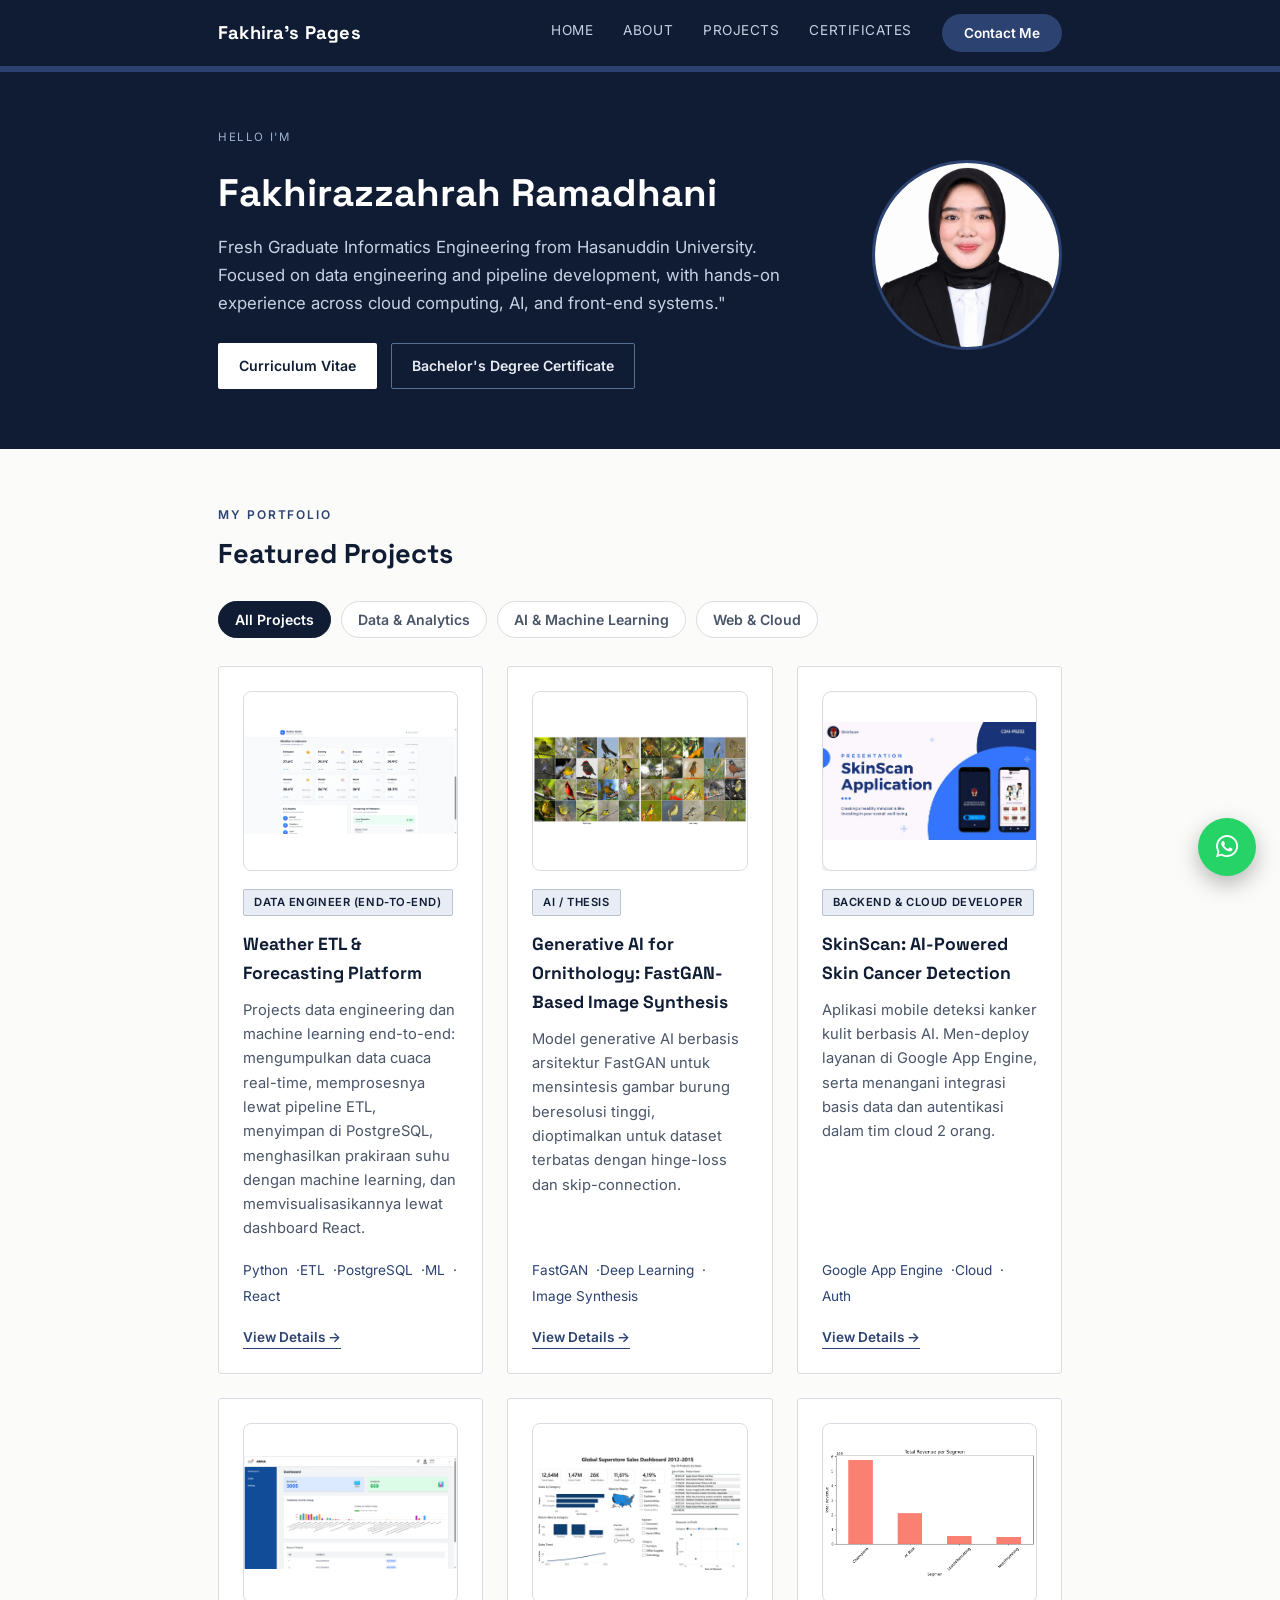
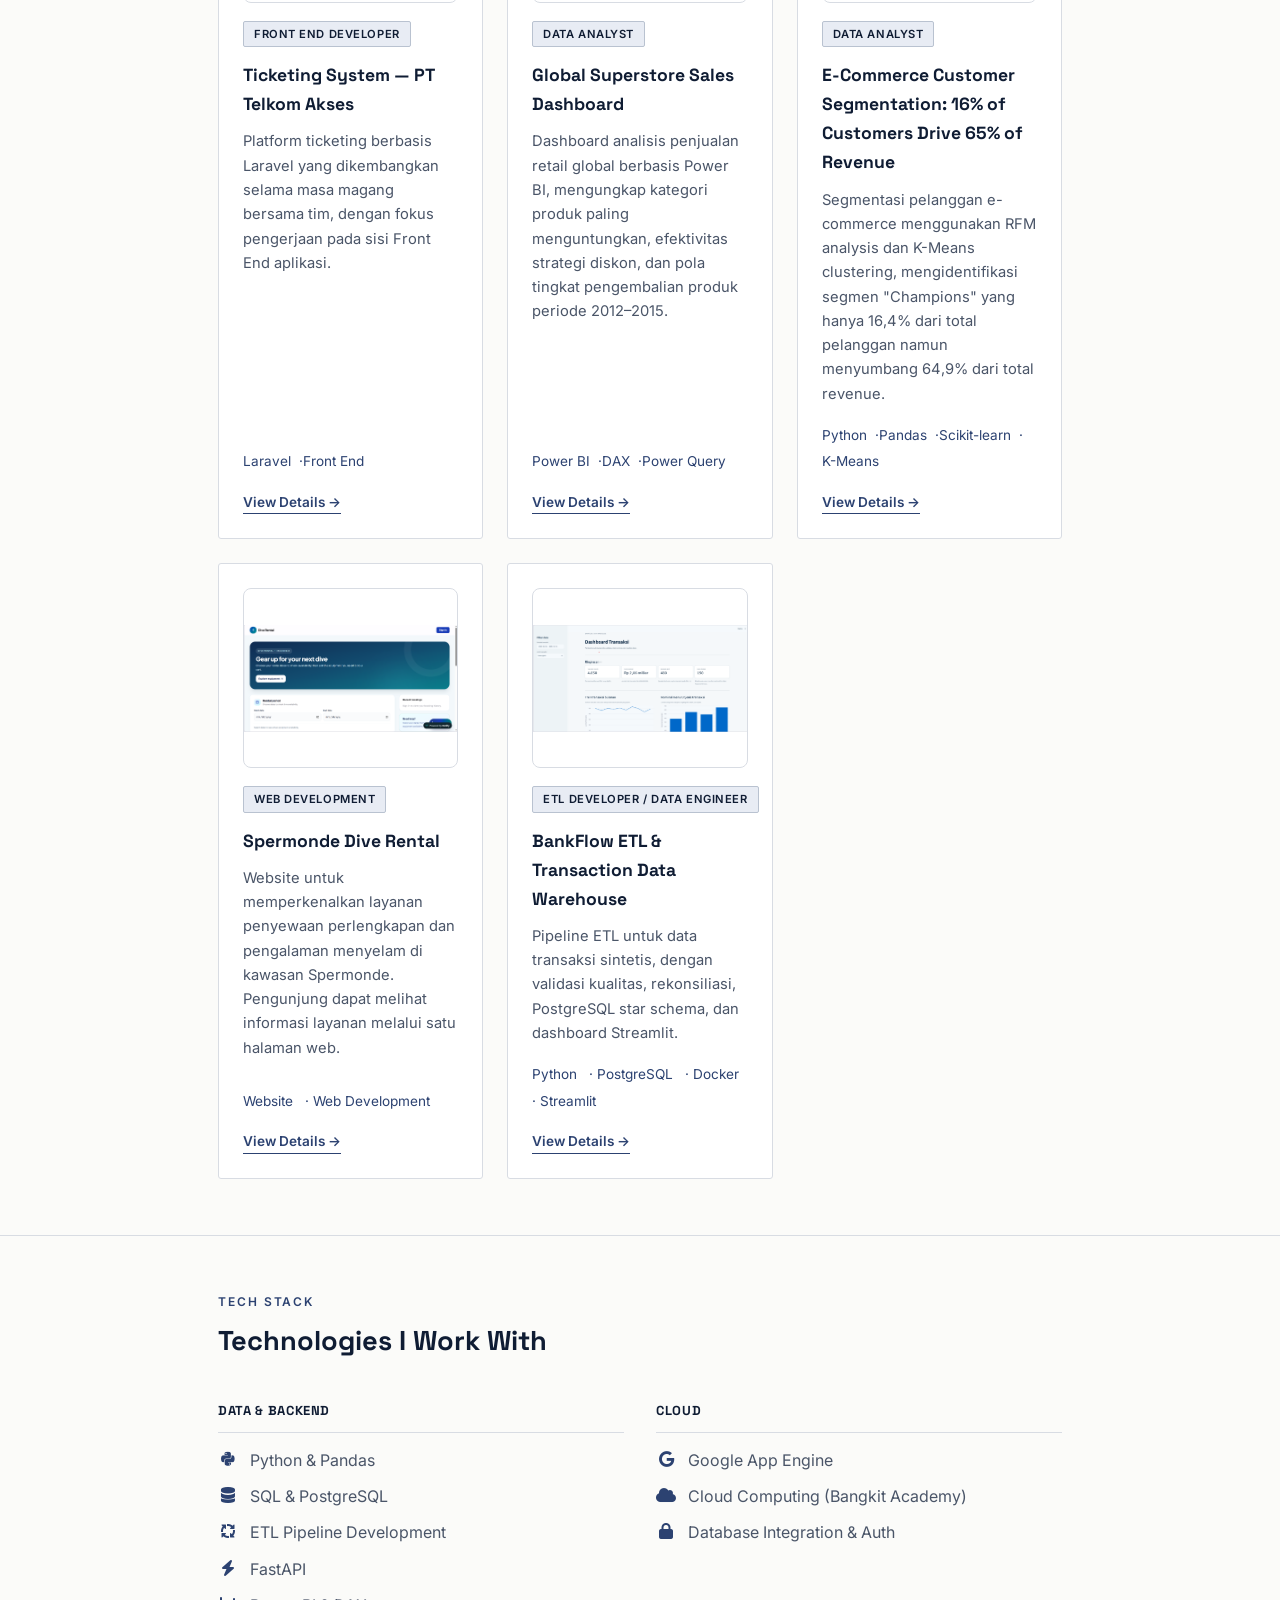
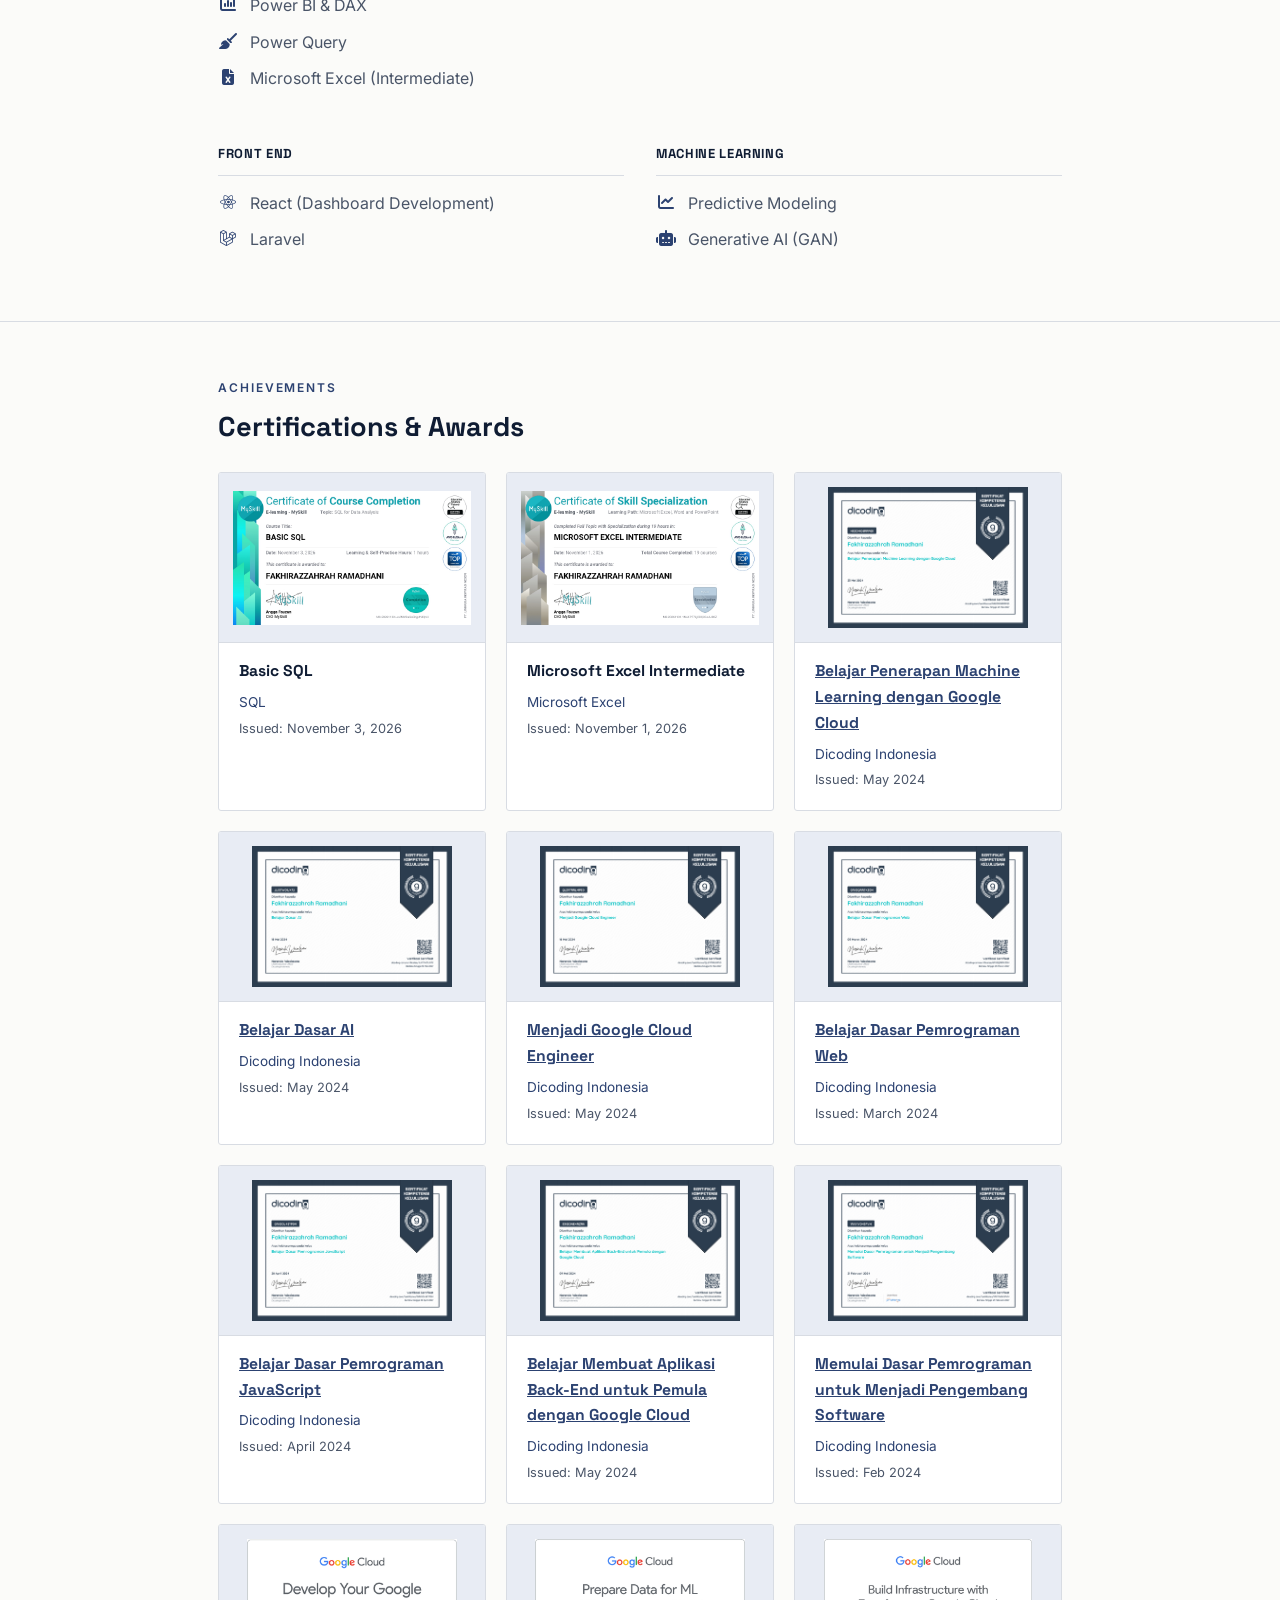
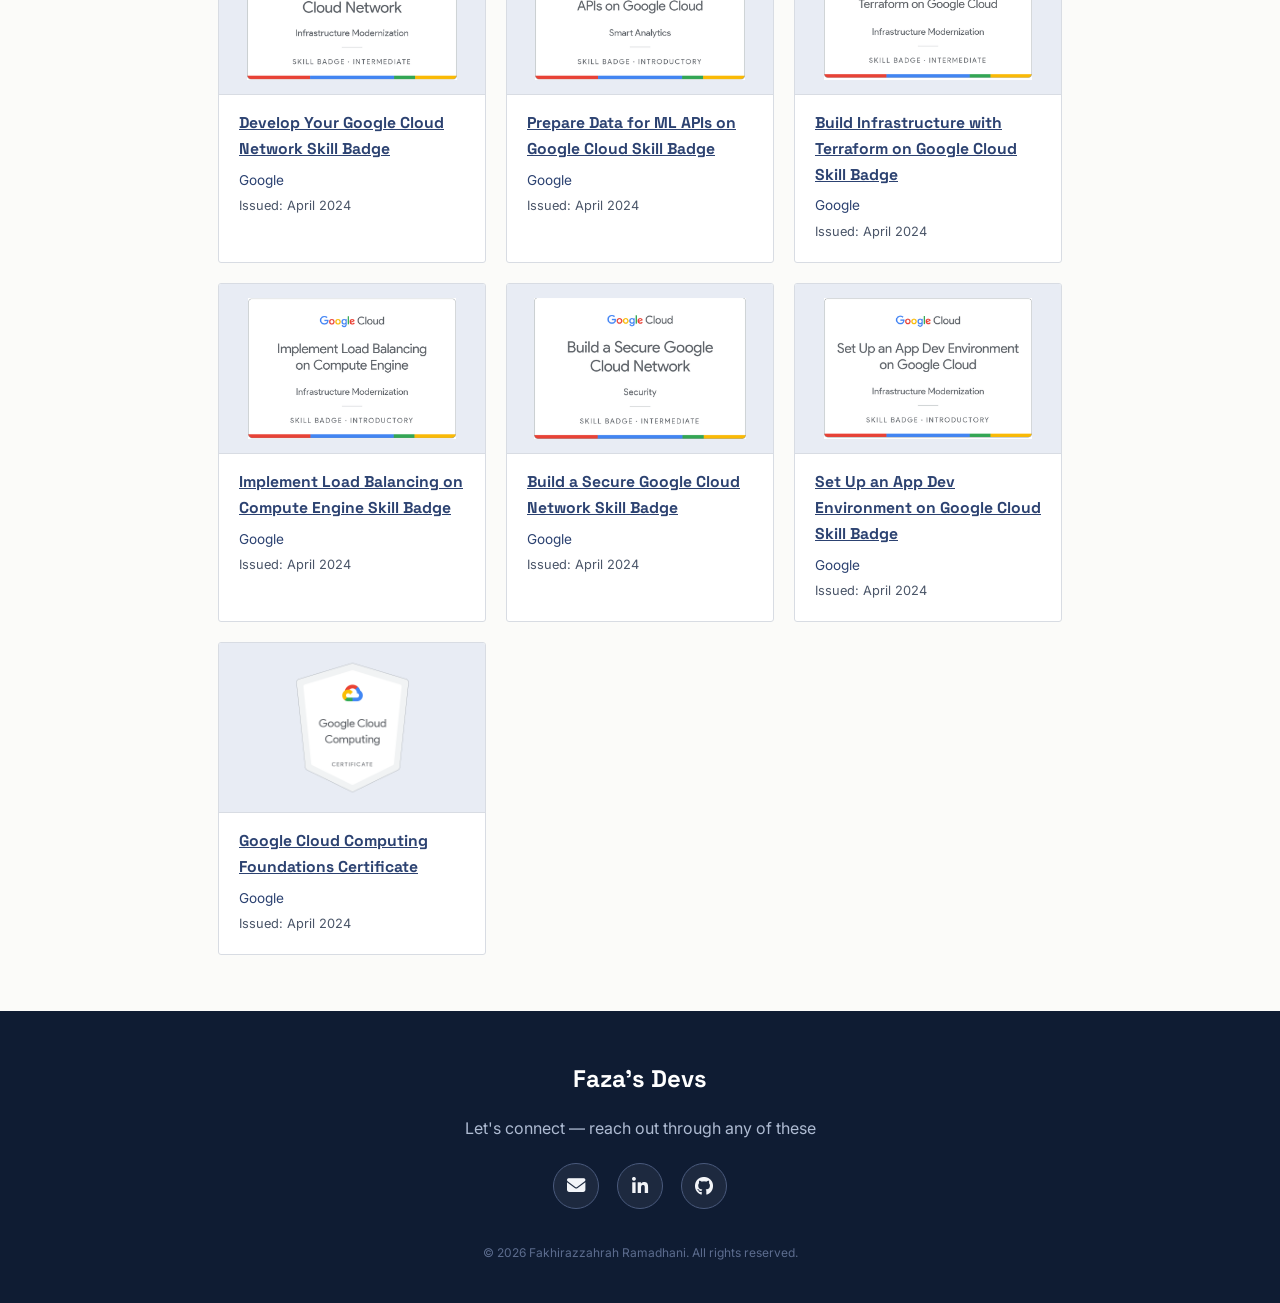
==== commit 142323ab: "Update My Skills" ====
--- a/index.html
+++ b/index.html
@@ -205,6 +205,7 @@
           <li><i class="fa-solid fa-bolt"></i> FastAPI</li>
           <li><i class="fa-solid fa-chart-column"></i> Power BI &amp; DAX</li>
           <li><i class="fa-solid fa-broom"></i> Power Query</li>
+          <li><i class="fa-solid fa-file-excel"></i> Microsoft Excel (Intermediate)</li>
         </ul>
       </div>
       <div class="skill-category">
--- a/style.css
+++ b/style.css
@@ -258,7 +258,7 @@
 /* ---------- SKILLS ---------- */
 .skills-grid {
   display: grid;
-  grid-template-columns: repeat(3, 1fr);
+  grid-template-columns: repeat(2, minmax(0, 1fr));
   gap: 40px 32px;
   max-width: 1000px;
   margin: 0 auto;
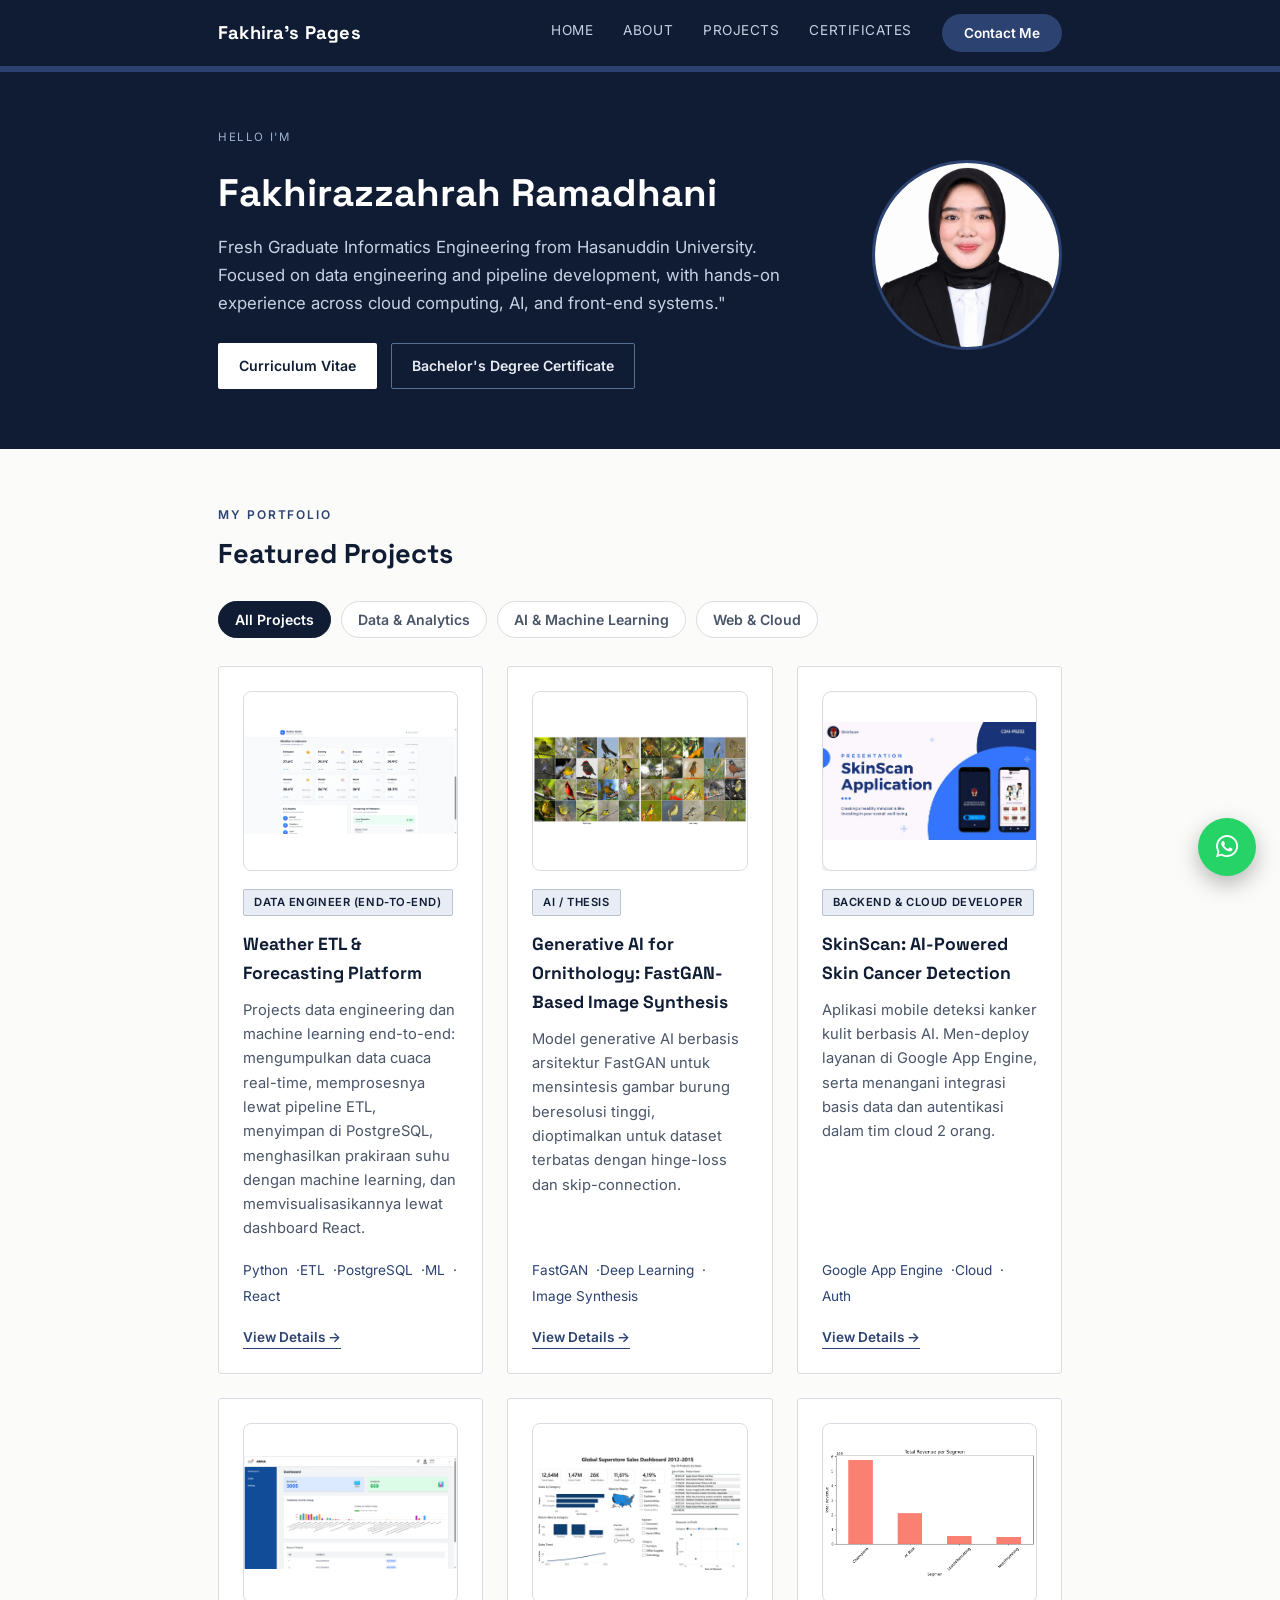
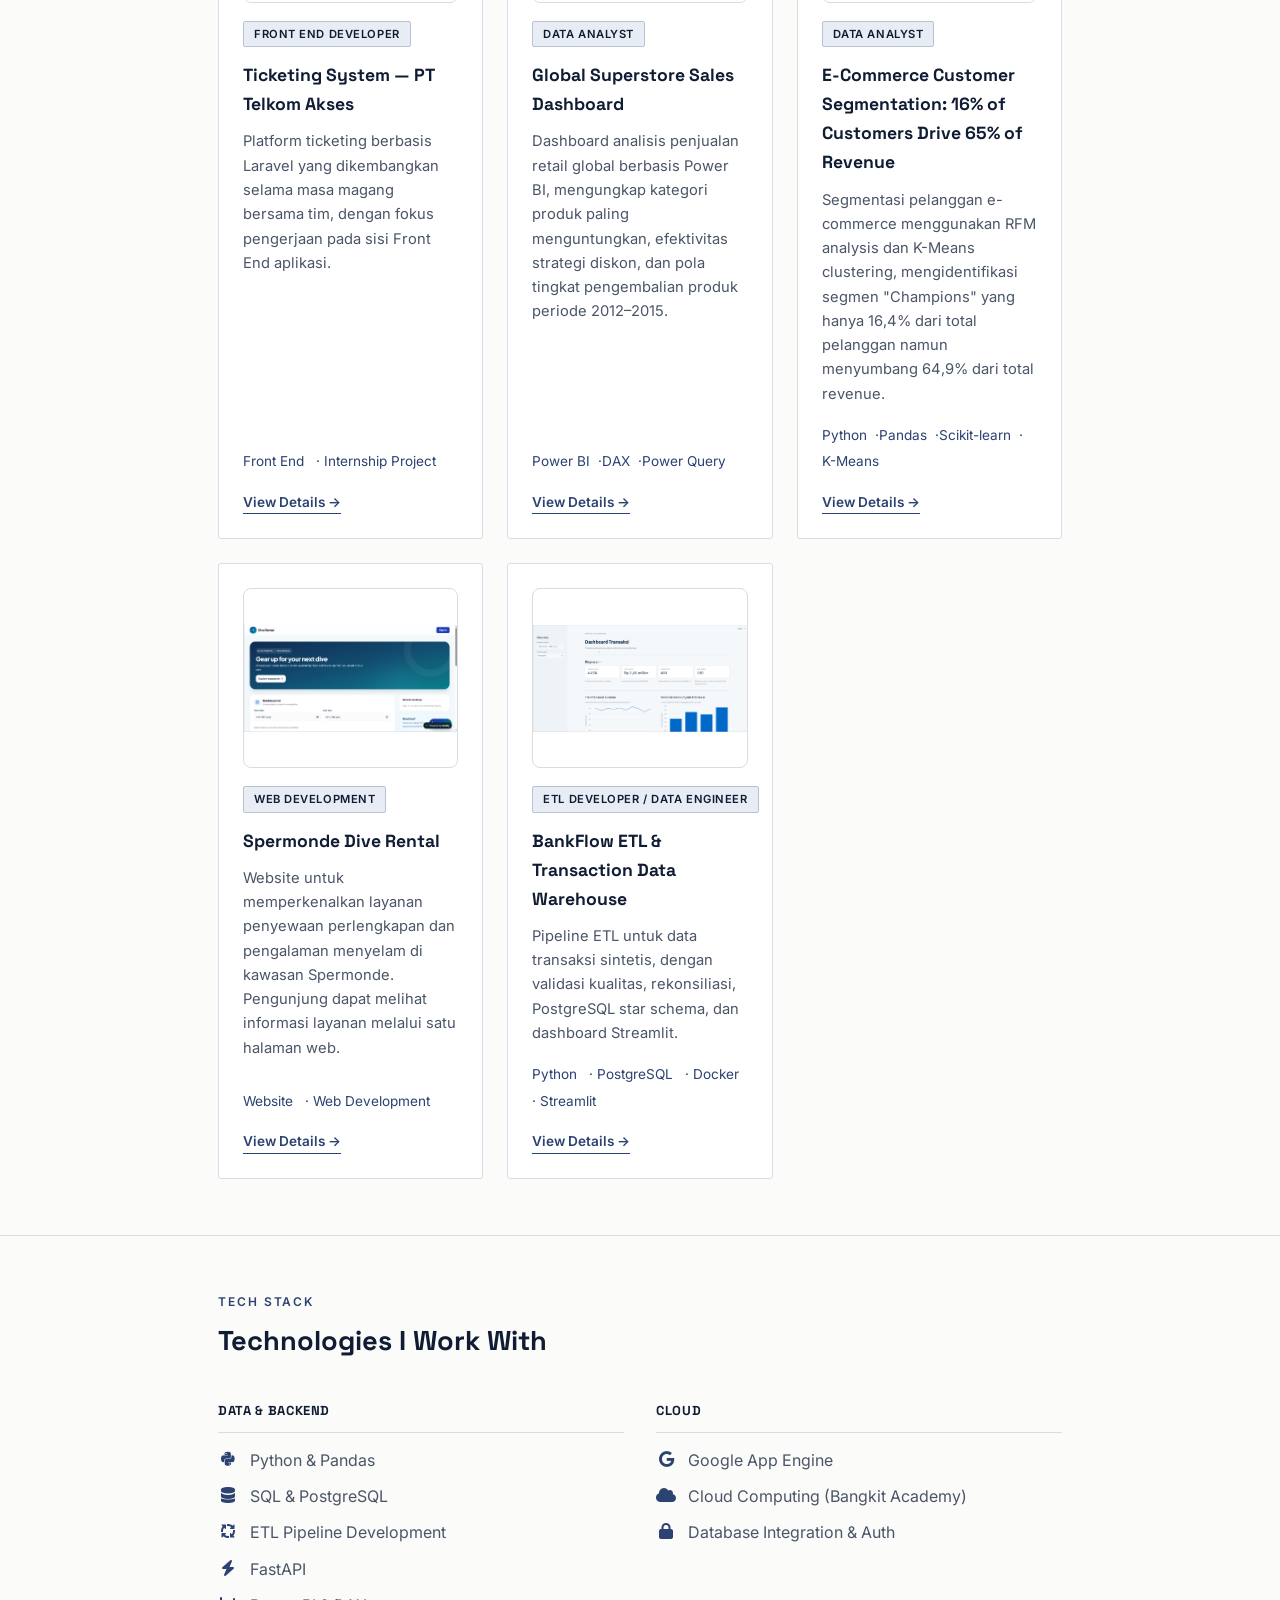
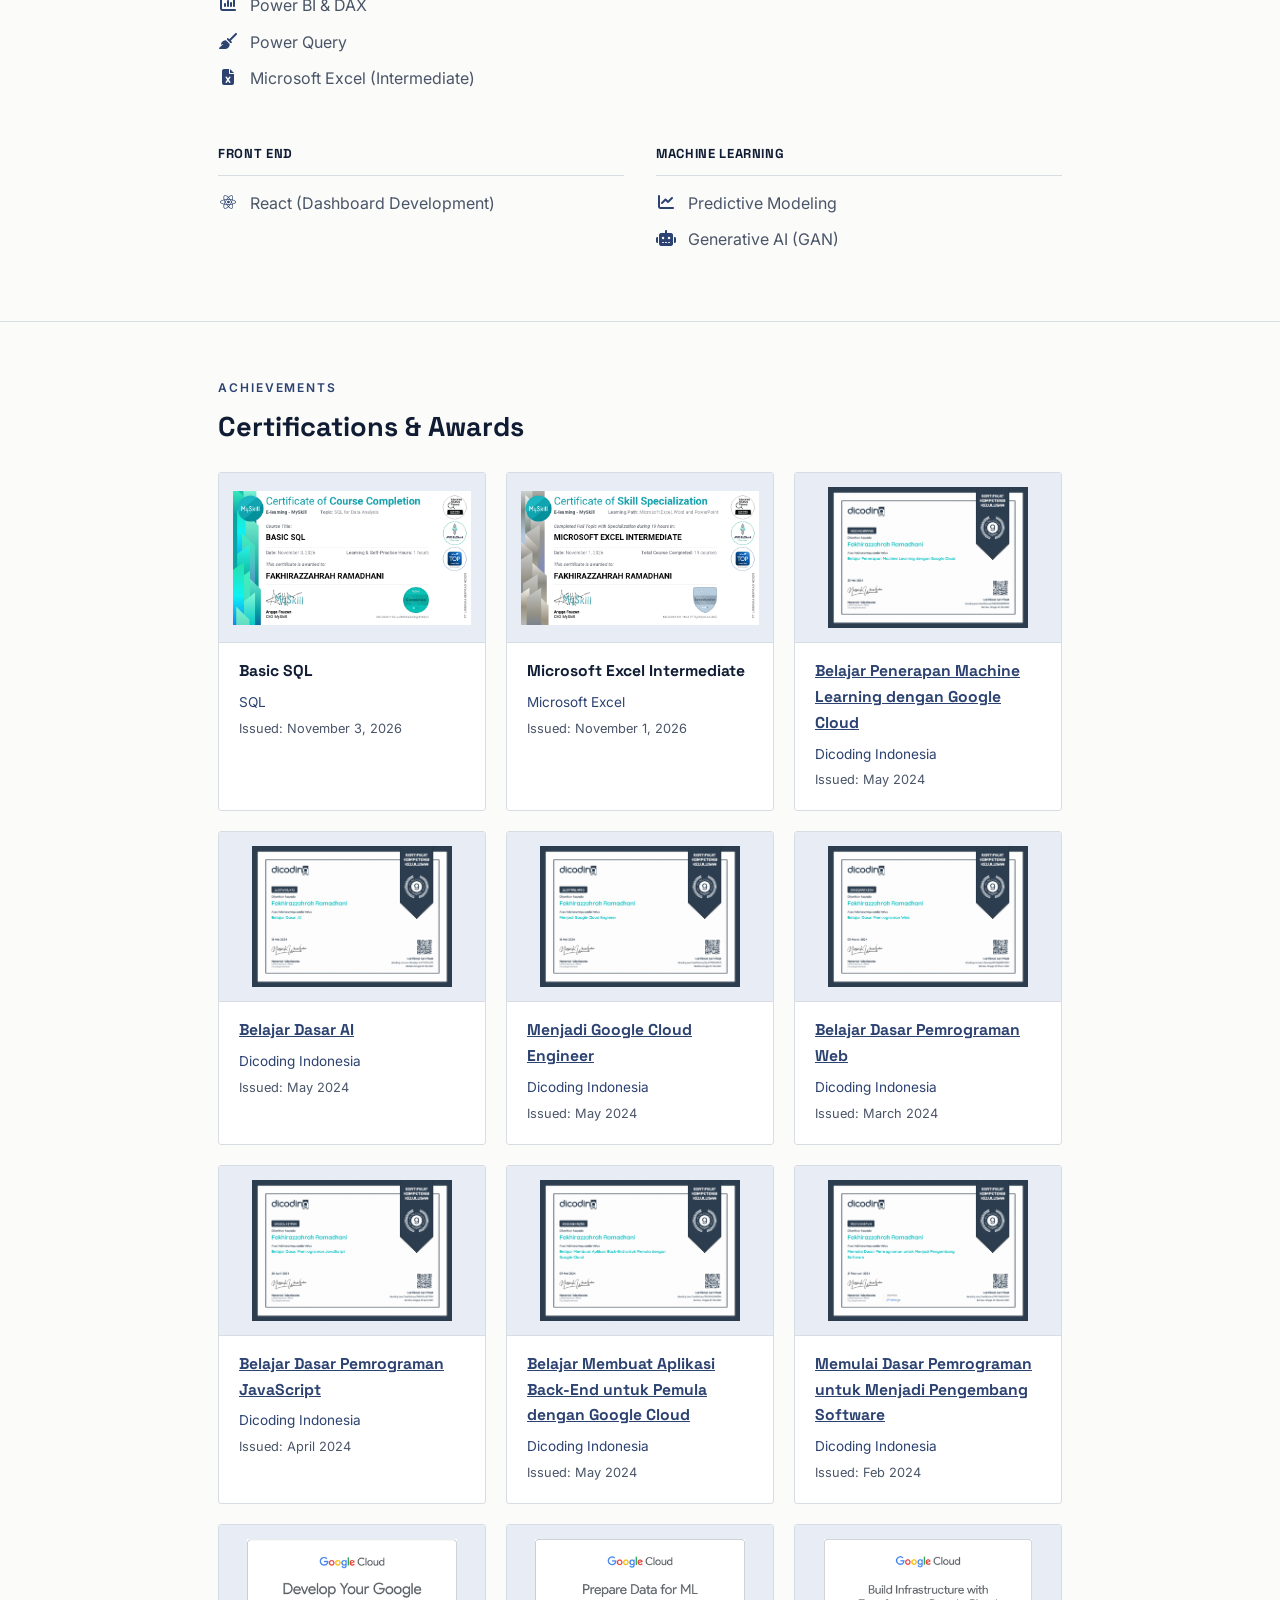
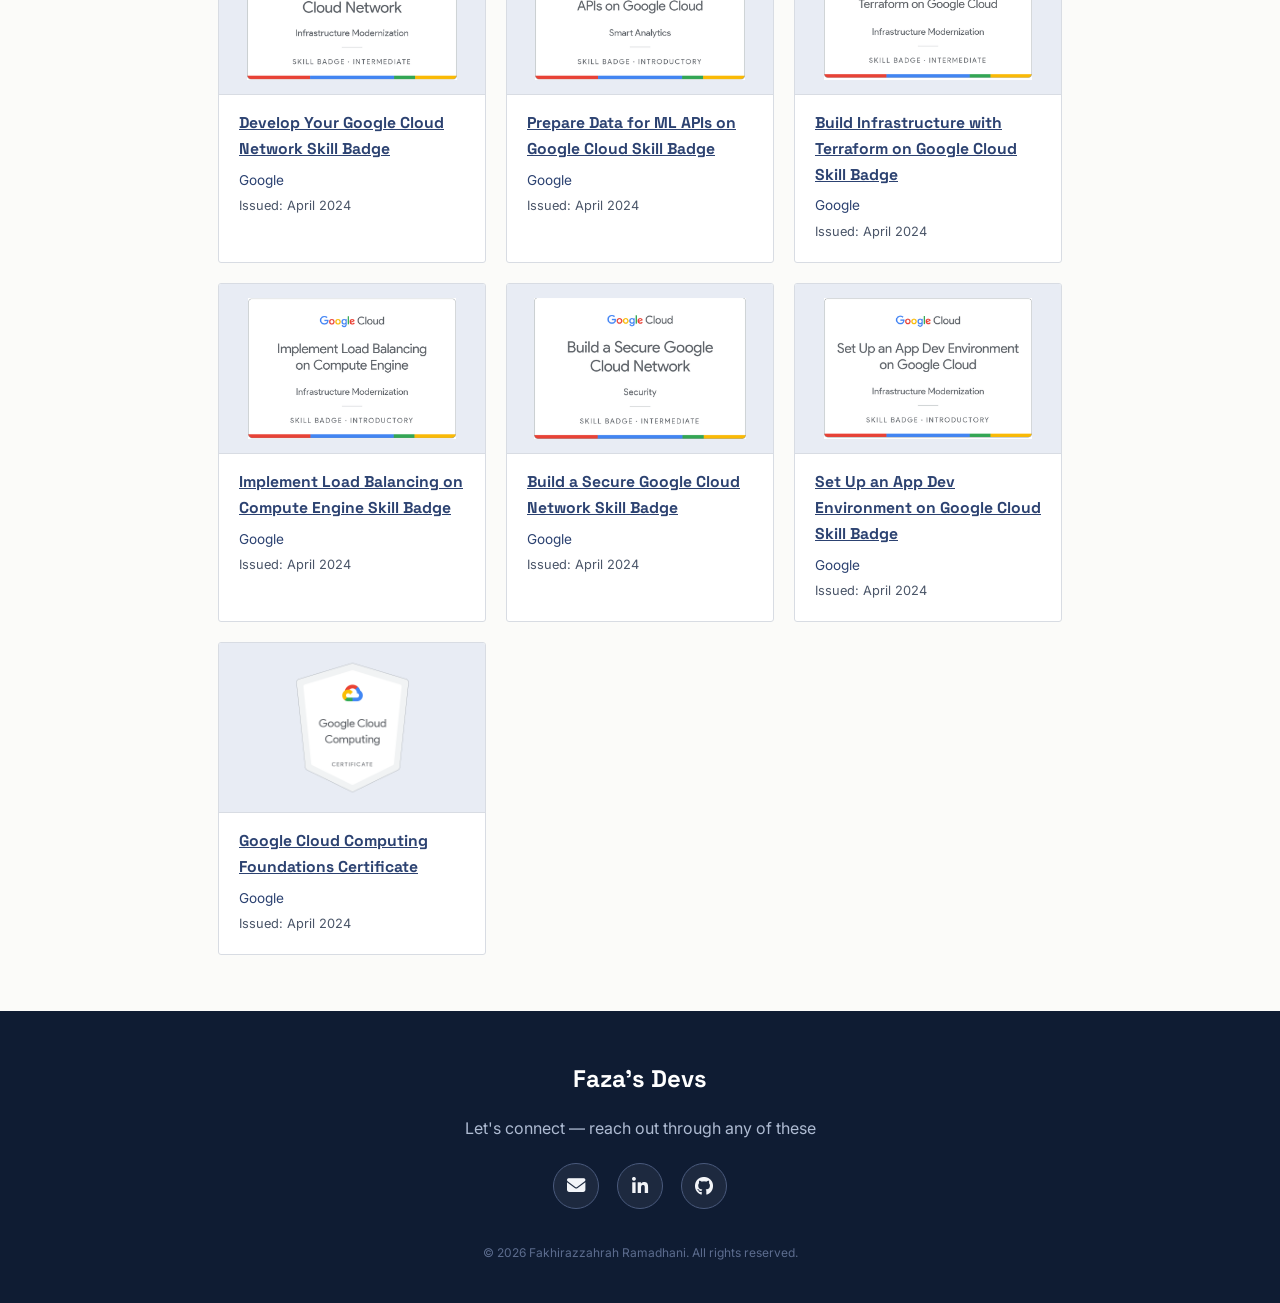
==== commit 4626dad3: "Update Profile dive-rental" ====
--- a/index.html
+++ b/index.html
@@ -120,7 +120,7 @@
           fokus pengerjaan pada sisi Front End aplikasi.
         </p>
         <div class="stack">
-          <span>Laravel</span>·<span>Front End</span>
+          <span>Front End</span> · <span>Internship Project</span>
         </div>
         <a class="card-link" href="project-ticketing.html">View Details →</a>
       </div>
@@ -220,7 +220,6 @@
         <h3>Front End</h3>
         <ul class="skills-icon-list">
           <li><i class="fa-brands fa-react"></i> React (Dashboard Development)</li>
-          <li><i class="fa-brands fa-laravel"></i> Laravel</li>
         </ul>
       </div>
       <div class="skill-category">
